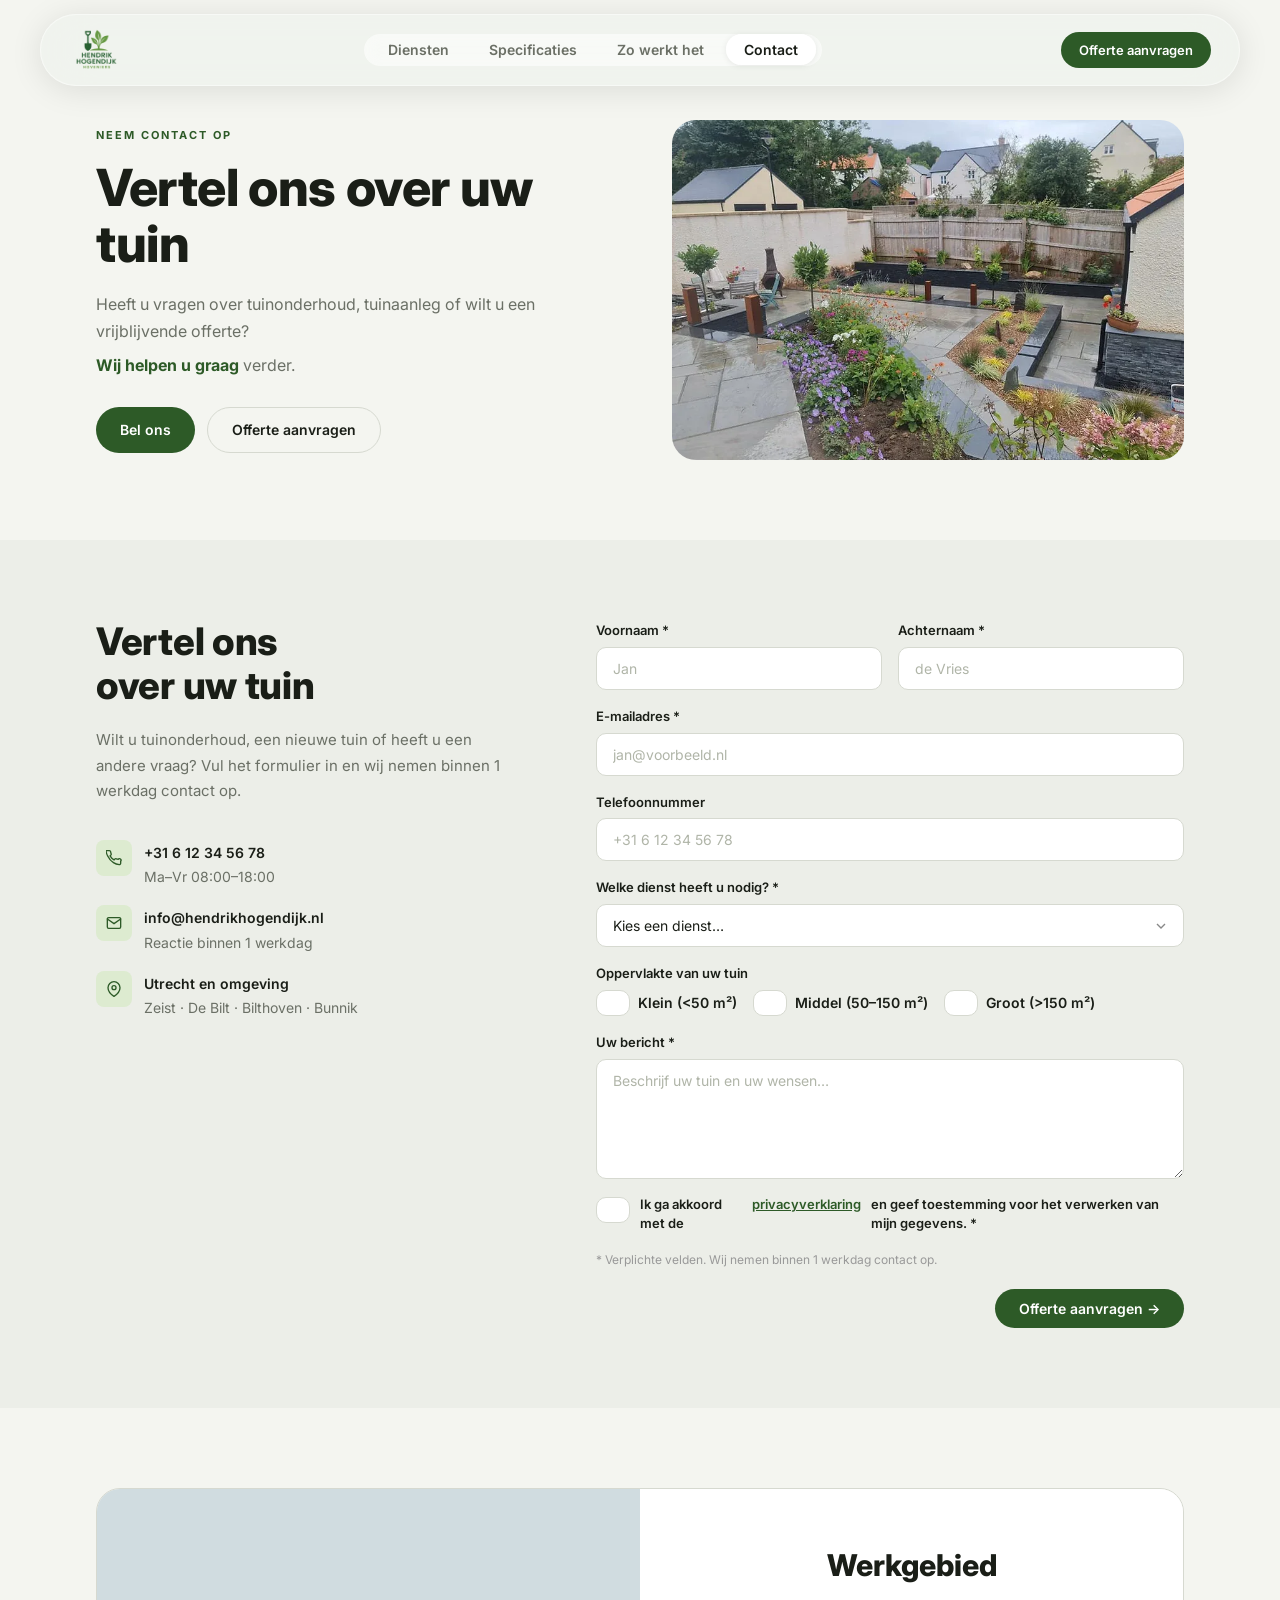
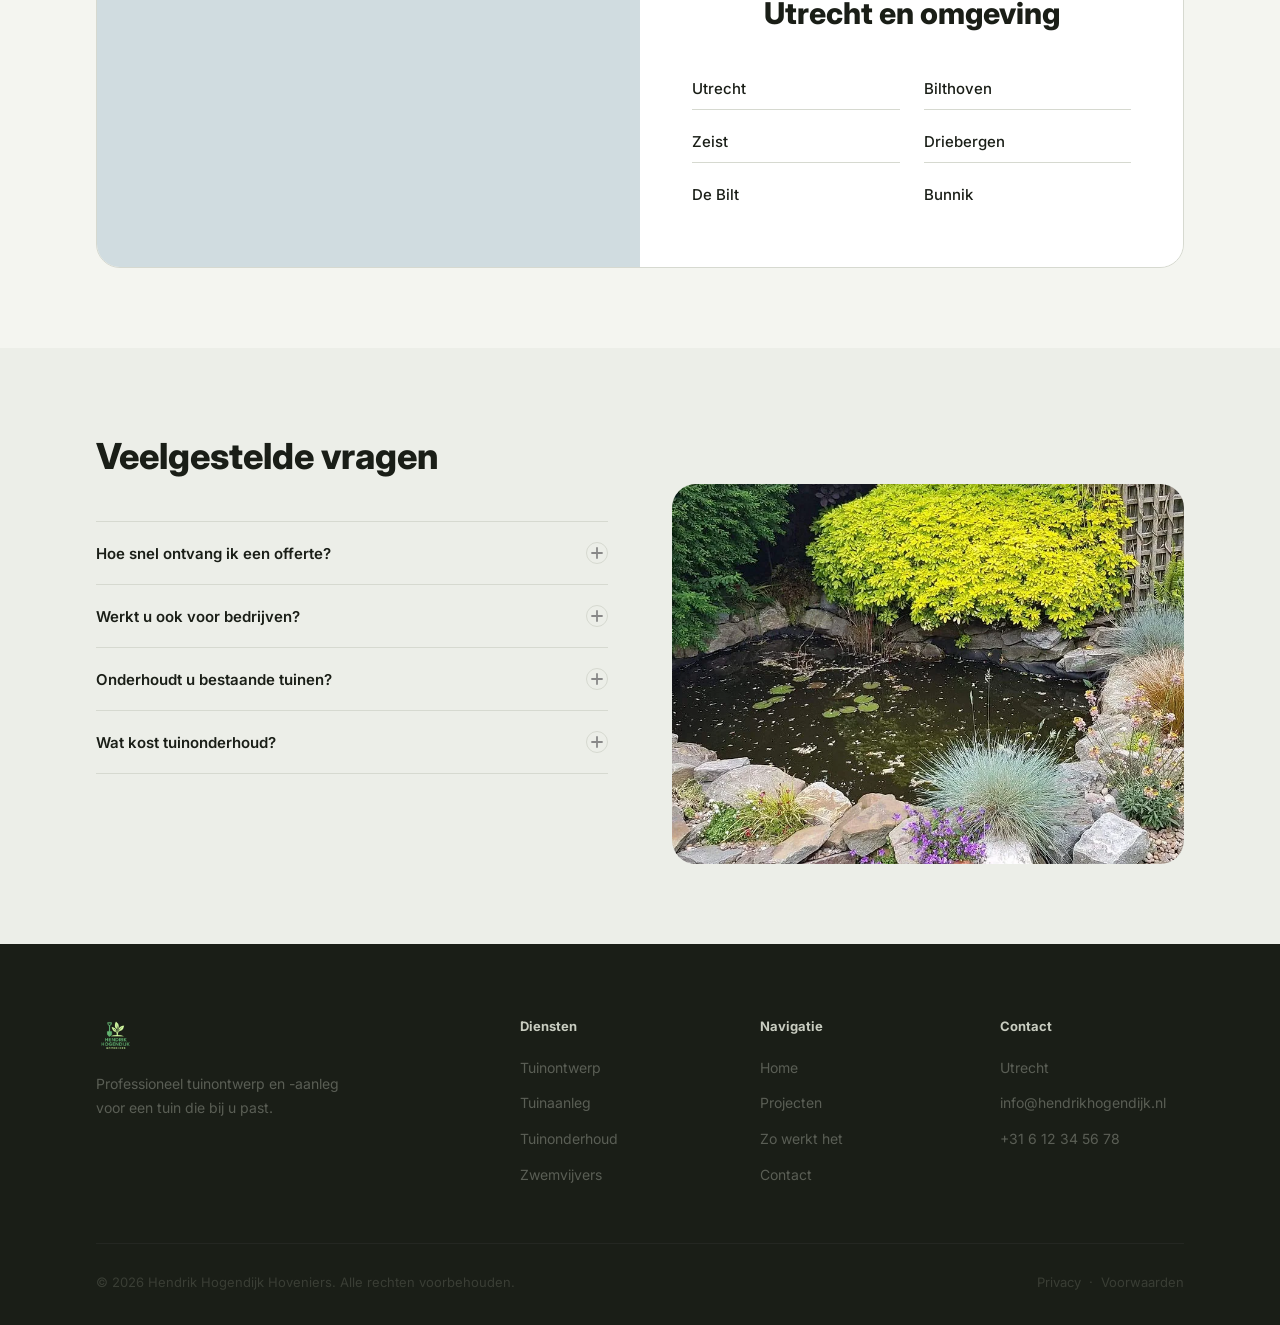
==== contact.html @ 60f33a9e "prototip" ====
<!DOCTYPE html>
<html lang="nl">
<head>
  <meta charset="UTF-8" />
  <meta name="viewport" content="width=device-width, initial-scale=1.0" />
  <title>Contact – Hendrik Hogendijk Hoveniers</title>
  <link rel="preconnect" href="https://fonts.googleapis.com" />
  <link rel="preconnect" href="https://fonts.gstatic.com" crossorigin />
  <link href="https://fonts.googleapis.com/css2?family=Inter:wght@400;500;600;700;800&display=swap" rel="stylesheet" />
  <link rel="stylesheet" href="style.css" />
  <style>
    /* ── CONTACT HERO ── */
    .contact-hero { padding: 120px 0 80px; background: var(--bg); }
    .contact-hero-inner {
      display: grid; grid-template-columns: 1fr 1fr;
      gap: 64px; align-items: center;
    }
    .contact-hero-text .overline {
      font-size: 11px; font-weight: 700; letter-spacing: 2px;
      text-transform: uppercase; color: var(--accent); display: block; margin-bottom: 14px;
    }
    .contact-hero-text h1 {
      font-size: clamp(32px, 4vw, 52px); font-weight: 800;
      line-height: 1.1; letter-spacing: -.4px; margin-bottom: 20px;
    }
    .contact-hero-text p {
      font-size: 16px; color: var(--muted); line-height: 1.65; margin-bottom: 8px;
    }
    .contact-hero-text .highlight { color: var(--accent); font-weight: 700; }
    .contact-hero-actions { display: flex; gap: 12px; margin-top: 28px; flex-wrap: wrap; }
    .contact-hero-photo { border-radius: 24px; overflow: hidden; height: 340px; }
    .contact-hero-photo img { width: 100%; height: 100%; object-fit: cover; }

    /* ── FORM SECTION ── */
    .contact-form-sec { background: #eceee8; padding: 80px 0; }
    .contact-form-inner {
      display: grid; grid-template-columns: 1fr 1.4fr;
      gap: 80px; align-items: start;
    }
    .contact-form-info h2 {
      font-size: clamp(26px, 3vw, 38px); font-weight: 800;
      line-height: 1.15; letter-spacing: -.3px; margin-bottom: 20px;
    }
    .contact-form-info p { font-size: 15px; color: var(--muted); line-height: 1.7; }
    .contact-form-info .info-items { margin-top: 36px; display: flex; flex-direction: column; gap: 16px; }
    .info-item { display: flex; gap: 12px; align-items: flex-start; }
    .info-item .icon-box {
      width: 36px; height: 36px; border-radius: 8px; background: #ddebd0;
      display: flex; align-items: center; justify-content: center; flex-shrink: 0;
    }
    .info-item .icon-box svg { width: 16px; height: 16px; }
    .info-item div p { font-size: 14px; color: var(--muted); margin: 0; }
    .info-item div strong { font-size: 14px; font-weight: 600; color: var(--text); }

    /* Form */
    .form-grid { display: grid; grid-template-columns: 1fr 1fr; gap: 16px; }
    .fg { display: flex; flex-direction: column; gap: 6px; }
    .fg.full { grid-column: 1 / -1; }
    .fg label { font-size: 13px; font-weight: 600; color: var(--text); }
    .fg input, .fg select, .fg textarea {
      width: 100%; padding: 12px 16px;
      border: 1.5px solid var(--divider); border-radius: 10px;
      background: #fff; font-size: 14px; font-family: var(--font);
      color: var(--text); transition: border-color .2s, box-shadow .2s;
      outline: none; appearance: none;
    }
    .fg input::placeholder, .fg textarea::placeholder { color: #b0b5a8; }
    .fg input:focus, .fg select:focus, .fg textarea:focus {
      border-color: var(--accent); box-shadow: 0 0 0 3px rgba(45,90,39,.12);
    }
    .fg textarea { resize: vertical; min-height: 120px; }
    .fg select {
      background-image: url("data:image/svg+xml,%3Csvg xmlns='http://www.w3.org/2000/svg' width='16' height='16' viewBox='0 0 24 24' fill='none' stroke='%23888' stroke-width='2'%3E%3Cpath d='M6 9l6 6 6-6'/%3E%3C/svg%3E");
      background-repeat: no-repeat; background-position: right 14px center; padding-right: 40px;
    }
    .radio-group { display: flex; gap: 16px; flex-wrap: wrap; }
    .radio-opt { display: flex; align-items: center; gap: 8px; cursor: pointer; }
    .radio-opt input[type="radio"] { width: 16px; height: 16px; accent-color: var(--accent); cursor: pointer; }
    .radio-opt span { font-size: 14px; color: var(--text); }
    .check-label {
      display: flex; align-items: flex-start; gap: 10px;
      cursor: pointer; font-size: 13px; color: var(--muted); line-height: 1.5;
    }
    .check-label input { width: 16px; height: 16px; margin-top: 2px; accent-color: var(--accent); flex-shrink: 0; }
    .check-label a { color: var(--accent); text-decoration: underline; }
    .form-note { font-size: 12px; color: #999; grid-column: 1/-1; }
    .form-submit-row { grid-column: 1/-1; display: flex; justify-content: flex-end; margin-top: 4px; }
    .form-success {
      display: none; background: #ddebd0; border: 1.5px solid var(--accent);
      border-radius: 12px; padding: 18px 24px; font-size: 15px;
      color: var(--accent); font-weight: 600; grid-column: 1/-1; text-align: center;
    }
    .form-success.show { display: block; }

    /* ── WERKGEBIED ── */
    .werkgebied { padding: 80px 0; background: var(--bg); }
    .werkgebied-card {
      display: grid; grid-template-columns: 1fr 1fr;
      border-radius: 24px; overflow: hidden; border: 1px solid var(--divider);
    }
    .werkgebied-map { min-height: 340px; background: #d0dce0; position: relative; }
    .werkgebied-map iframe { width: 100%; height: 100%; min-height: 340px; border: none; display: block; }
    .werkgebied-info { padding: 52px; background: #fff; display: flex; flex-direction: column; justify-content: center; }
    .werkgebied-info h2 { font-size: clamp(22px, 2.5vw, 30px); font-weight: 800; text-align: center; margin-bottom: 32px; }
    .steden { display: grid; grid-template-columns: 1fr 1fr; gap: 12px 24px; }
    .steden span {
      font-size: 15px; color: var(--text); padding: 8px 0;
      border-bottom: 1px solid var(--divider); font-weight: 500;
    }
    .steden span:nth-last-child(-n+2) { border-bottom: none; }

    /* ── FAQ ── */
    .faq { background: #eceee8; padding: 80px 0; }
    .faq-inner { display: grid; grid-template-columns: 1fr 1fr; gap: 64px; align-items: start; }
    .faq-left h2 { font-size: clamp(24px, 2.8vw, 36px); font-weight: 800; margin-bottom: 36px; }
    .accordion { border-top: 1px solid var(--divider); }
    .acc-item { border-bottom: 1px solid var(--divider); }
    .acc-trigger {
      width: 100%; background: none; border: none; padding: 20px 0;
      display: flex; justify-content: space-between; align-items: center;
      font-size: 15px; font-weight: 600; color: var(--text);
      cursor: pointer; text-align: left; font-family: var(--font); gap: 16px;
    }
    .acc-trigger:hover { color: var(--accent); }
    .acc-icon {
      width: 22px; height: 22px; flex-shrink: 0;
      border: 1.5px solid var(--divider); border-radius: 50%;
      display: flex; align-items: center; justify-content: center;
      transition: transform .3s, background .2s;
    }
    .acc-icon svg { width: 12px; height: 12px; transition: transform .3s; }
    .acc-item.open .acc-icon { background: var(--accent); border-color: var(--accent); }
    .acc-item.open .acc-icon svg { transform: rotate(45deg); }
    .acc-item.open .acc-icon svg path { stroke: #fff; }
    .acc-body { max-height: 0; overflow: hidden; transition: max-height .35s ease; }
    .acc-body-inner { padding: 0 0 20px; font-size: 14px; color: var(--muted); line-height: 1.7; }
    .acc-item.open .acc-body { max-height: 300px; }
    .faq-photo { border-radius: 24px; overflow: hidden; height: 380px; margin-top: 56px; }
    .faq-photo img { width: 100%; height: 100%; object-fit: cover; }

    /* RESPONSIVE */
    @media (max-width: 960px) {
      .contact-hero-inner, .contact-form-inner, .werkgebied-card, .faq-inner { grid-template-columns: 1fr; }
      .contact-hero { padding: 110px 0 60px; }
      .contact-hero-photo { height: 240px; }
      .werkgebied-map { min-height: 240px; }
      .faq-photo { margin-top: 0; height: 240px; }
    }
    @media (max-width: 560px) {
      .form-grid { grid-template-columns: 1fr; }
      .fg.full { grid-column: 1; }
      .form-submit-row, .form-note, .form-success { grid-column: 1; }
      .steden { grid-template-columns: 1fr; }
      .steden span { border-bottom: 1px solid var(--divider) !important; }
    }
  </style>
</head>
<body>

  <!-- NAV -->
  <nav>
    <div class="nav-inner">
      <a class="nav-logo" href="index.html">
        <img src="assets/fotos/logo.png" alt="Hendrik Hogendijk Hoveniers" />
      </a>
      <ul class="nav-links">
        <li><a href="index.html#benefits">Diensten</a></li>
        <li><a href="index.html#features">Specificaties</a></li>
        <li><a href="index.html#howitworks">Zo werkt het</a></li>
        <li><a href="contact.html" class="active">Contact</a></li>
      </ul>
      <div class="nav-cta">
        <a href="#form" class="btn btn-green btn-sm">Offerte aanvragen</a>
      </div>
    </div>
  </nav>

  <!-- CONTACT HERO -->
  <section class="contact-hero">
    <div class="container">
      <div class="contact-hero-inner">
        <div class="contact-hero-text">
          <span class="overline">Neem contact op</span>
          <h1>Vertel ons over uw tuin</h1>
          <p>Heeft u vragen over tuinonderhoud, tuinaanleg of wilt u een vrijblijvende offerte?</p>
          <p><span class="highlight">Wij helpen u graag</span> verder.</p>
          <div class="contact-hero-actions">
            <a href="tel:+31612345678" class="btn btn-green">Bel ons</a>
            <a href="#form" class="btn btn-outline">Offerte aanvragen</a>
          </div>
        </div>
        <div class="contact-hero-photo">
          <img src="assets/fotos/image1.png" alt="Mooie tuin" />
        </div>
      </div>
    </div>
  </section>

  <!-- FORM -->
  <section class="contact-form-sec" id="form">
    <div class="container">
      <div class="contact-form-inner">

        <div class="contact-form-info">
          <h2>Vertel ons<br>over uw tuin</h2>
          <p>Wilt u tuinonderhoud, een nieuwe tuin of heeft u een andere vraag? Vul het formulier in en wij nemen binnen 1 werkdag contact op.</p>
          <div class="info-items">
            <div class="info-item">
              <div class="icon-box">
                <svg viewBox="0 0 24 24" fill="none" stroke="#2d5a27" stroke-width="2" stroke-linecap="round">
                  <path d="M22 16.92v3a2 2 0 01-2.18 2 19.79 19.79 0 01-8.63-3.07A19.5 19.5 0 013.07 9.81a19.79 19.79 0 01-3.07-8.72A2 2 0 012 1h3a2 2 0 012 1.72 12.84 12.84 0 00.7 2.81 2 2 0 01-.45 2.11L6.09 8.91a16 16 0 006 6l1.27-1.27a2 2 0 012.11-.45 12.84 12.84 0 002.81.7A2 2 0 0122 16.92z"/>
                </svg>
              </div>
              <div><strong>+31 6 12 34 56 78</strong><p>Ma–Vr 08:00–18:00</p></div>
            </div>
            <div class="info-item">
              <div class="icon-box">
                <svg viewBox="0 0 24 24" fill="none" stroke="#2d5a27" stroke-width="2" stroke-linecap="round">
                  <path d="M4 4h16c1.1 0 2 .9 2 2v12c0 1.1-.9 2-2 2H4c-1.1 0-2-.9-2-2V6c0-1.1.9-2 2-2z"/><polyline points="22,6 12,13 2,6"/>
                </svg>
              </div>
              <div><strong>info@hendrikhogendijk.nl</strong><p>Reactie binnen 1 werkdag</p></div>
            </div>
            <div class="info-item">
              <div class="icon-box">
                <svg viewBox="0 0 24 24" fill="none" stroke="#2d5a27" stroke-width="2" stroke-linecap="round">
                  <path d="M21 10c0 7-9 13-9 13s-9-6-9-13a9 9 0 0118 0z"/><circle cx="12" cy="10" r="3"/>
                </svg>
              </div>
              <div><strong>Utrecht en omgeving</strong><p>Zeist · De Bilt · Bilthoven · Bunnik</p></div>
            </div>
          </div>
        </div>

        <form id="contactForm" novalidate>
          <div class="form-grid">
            <div class="fg">
              <label for="voornaam">Voornaam *</label>
              <input type="text" id="voornaam" name="voornaam" placeholder="Jan" required />
            </div>
            <div class="fg">
              <label for="achternaam">Achternaam *</label>
              <input type="text" id="achternaam" name="achternaam" placeholder="de Vries" required />
            </div>
            <div class="fg full">
              <label for="email">E-mailadres *</label>
              <input type="email" id="email" name="email" placeholder="jan@voorbeeld.nl" required />
            </div>
            <div class="fg full">
              <label for="telefoon">Telefoonnummer</label>
              <input type="tel" id="telefoon" name="telefoon" placeholder="+31 6 12 34 56 78" />
            </div>
            <div class="fg full">
              <label for="dienst">Welke dienst heeft u nodig? *</label>
              <select id="dienst" name="dienst" required>
                <option value="" disabled selected>Kies een dienst…</option>
                <option value="ontwerp">Tuinontwerp</option>
                <option value="aanleg">Tuinaanleg</option>
                <option value="onderhoud">Tuinonderhoud</option>
                <option value="vijver">Zwemvijver</option>
                <option value="anders">Anders</option>
              </select>
            </div>
            <div class="fg full">
              <label>Oppervlakte van uw tuin</label>
              <div class="radio-group">
                <label class="radio-opt"><input type="radio" name="opp" value="klein" /><span>Klein (&lt;50 m²)</span></label>
                <label class="radio-opt"><input type="radio" name="opp" value="middel" /><span>Middel (50–150 m²)</span></label>
                <label class="radio-opt"><input type="radio" name="opp" value="groot" /><span>Groot (&gt;150 m²)</span></label>
              </div>
            </div>
            <div class="fg full">
              <label for="bericht">Uw bericht *</label>
              <textarea id="bericht" name="bericht" placeholder="Beschrijf uw tuin en uw wensen…" required></textarea>
            </div>
            <div class="fg full">
              <label class="check-label">
                <input type="checkbox" id="privacy" name="privacy" required />
                Ik ga akkoord met de <a href="#">privacyverklaring</a> en geef toestemming voor het verwerken van mijn gegevens. *
              </label>
            </div>
            <p class="form-note">* Verplichte velden. Wij nemen binnen 1 werkdag contact op.</p>
            <div class="form-success" id="formSuccess">✓ Bedankt! Uw bericht is verzonden. We nemen snel contact op.</div>
            <div class="form-submit-row">
              <button type="submit" class="btn btn-green">Offerte aanvragen →</button>
            </div>
          </div>
        </form>

      </div>
    </div>
  </section>

  <!-- WERKGEBIED -->
  <section class="werkgebied">
    <div class="container">
      <div class="werkgebied-card">
        <div class="werkgebied-map">
          <iframe
            src="https://www.google.com/maps/embed?pb=!1m18!1m12!1m3!1d78946.28!2d5.0919!3d52.0907!2m3!1f0!2f0!3f0!3m2!1i1024!2i768!4f13.1!3m3!1m2!1s0x47c66f4339d32d37%3A0xd6c8fc4c19af4ae9!2sUtrecht!5e0!3m2!1snl!2snl!4v1234567890"
            allowfullscreen="" loading="lazy"
            referrerpolicy="no-referrer-when-downgrade"
            title="Werkgebied Utrecht en omgeving">
          </iframe>
        </div>
        <div class="werkgebied-info">
          <h2>Werkgebied<br>Utrecht en omgeving</h2>
          <div class="steden">
            <span>Utrecht</span>
            <span>Bilthoven</span>
            <span>Zeist</span>
            <span>Driebergen</span>
            <span>De Bilt</span>
            <span>Bunnik</span>
          </div>
        </div>
      </div>
    </div>
  </section>

  <!-- FAQ -->
  <section class="faq">
    <div class="container">
      <div class="faq-inner">
        <div class="faq-left">
          <h2>Veelgestelde vragen</h2>
          <div class="accordion" id="faqAcc">

            <div class="acc-item">
              <button class="acc-trigger">Hoe snel ontvang ik een offerte?
                <span class="acc-icon"><svg viewBox="0 0 12 12" fill="none"><path d="M6 1v10M1 6h10" stroke="#888" stroke-width="1.8" stroke-linecap="round"/></svg></span>
              </button>
              <div class="acc-body"><div class="acc-body-inner">Na het invullen van het contactformulier nemen wij binnen 1 werkdag contact met u op. De offerte ontvangt u meestal binnen 3 werkdagen na een tuin-inspectie.</div></div>
            </div>

            <div class="acc-item">
              <button class="acc-trigger">Werkt u ook voor bedrijven?
                <span class="acc-icon"><svg viewBox="0 0 12 12" fill="none"><path d="M6 1v10M1 6h10" stroke="#888" stroke-width="1.8" stroke-linecap="round"/></svg></span>
              </button>
              <div class="acc-body"><div class="acc-body-inner">Ja, wij werken zowel voor particulieren als voor bedrijven. Of het nu gaat om een kantoorterrein of een ander commercieel object – wij denken graag met u mee.</div></div>
            </div>

            <div class="acc-item">
              <button class="acc-trigger">Onderhoudt u bestaande tuinen?
                <span class="acc-icon"><svg viewBox="0 0 12 12" fill="none"><path d="M6 1v10M1 6h10" stroke="#888" stroke-width="1.8" stroke-linecap="round"/></svg></span>
              </button>
              <div class="acc-body"><div class="acc-body-inner">Absoluut. Wij bieden onderhoudscontracten aan voor zowel tuinen die wij zelf hebben aangelegd als voor bestaande tuinen.</div></div>
            </div>

            <div class="acc-item">
              <button class="acc-trigger">Wat kost tuinonderhoud?
                <span class="acc-icon"><svg viewBox="0 0 12 12" fill="none"><path d="M6 1v10M1 6h10" stroke="#888" stroke-width="1.8" stroke-linecap="round"/></svg></span>
              </button>
              <div class="acc-body"><div class="acc-body-inner">De kosten zijn afhankelijk van de grootte en frequentie. Een gemiddelde onderhoudsbeurt begint vanaf €75. Vraag een vrijblijvende offerte aan voor een exacte prijs.</div></div>
            </div>

          </div>
        </div>
        <div class="faq-photo">
          <img src="assets/fotos/image2.png" alt="Tuin" />
        </div>
      </div>
    </div>
  </section>

  <!-- FOOTER -->
  <footer>
    <div class="container">
      <div class="footer-top">
        <div class="footer-logo">
          <img src="assets/fotos/logo.png" alt="Hendrik Hogendijk Hoveniers" />
          <p>Professioneel tuinontwerp en -aanleg voor een tuin die bij u past.</p>
        </div>
        <div class="footer-col">
          <h4>Diensten</h4>
          <ul>
            <li><a href="index.html#benefits">Tuinontwerp</a></li>
            <li><a href="index.html#benefits">Tuinaanleg</a></li>
            <li><a href="index.html#benefits">Tuinonderhoud</a></li>
            <li><a href="index.html#benefits">Zwemvijvers</a></li>
          </ul>
        </div>
        <div class="footer-col">
          <h4>Navigatie</h4>
          <ul>
            <li><a href="index.html">Home</a></li>
            <li><a href="index.html#features">Projecten</a></li>
            <li><a href="index.html#howitworks">Zo werkt het</a></li>
            <li><a href="contact.html">Contact</a></li>
          </ul>
        </div>
        <div class="footer-col">
          <h4>Contact</h4>
          <ul>
            <li><a href="#">Utrecht</a></li>
            <li><a href="mailto:info@hendrikhogendijk.nl">info@hendrikhogendijk.nl</a></li>
            <li><a href="tel:+31612345678">+31 6 12 34 56 78</a></li>
          </ul>
        </div>
      </div>
      <div class="footer-bottom">
        <span>© 2026 Hendrik Hogendijk Hoveniers. Alle rechten voorbehouden.</span>
        <span>Privacy &nbsp;·&nbsp; Voorwaarden</span>
      </div>
    </div>
  </footer>

  <script>
    // FAQ Accordion
    document.querySelectorAll('.acc-trigger').forEach(btn => {
      btn.addEventListener('click', () => {
        const item = btn.closest('.acc-item');
        const isOpen = item.classList.contains('open');
        document.querySelectorAll('.acc-item.open').forEach(el => el.classList.remove('open'));
        if (!isOpen) item.classList.add('open');
      });
    });

    // Form
    const form = document.getElementById('contactForm');
    const successMsg = document.getElementById('formSuccess');
    form.addEventListener('submit', function(e) {
      e.preventDefault();
      const required = form.querySelectorAll('[required]');
      let valid = true;
      required.forEach(field => {
        field.style.borderColor = '';
        if (field.type === 'checkbox') {
          if (!field.checked) valid = false;
        } else if (!field.value.trim()) {
          valid = false;
          field.style.borderColor = '#c0392b';
        }
      });
      if (!valid) return;
      const btn = form.querySelector('[type="submit"]');
      btn.textContent = 'Versturen…'; btn.disabled = true;
      setTimeout(() => {
        successMsg.classList.add('show');
        form.reset();
        btn.textContent = 'Offerte aanvragen →'; btn.disabled = false;
        successMsg.scrollIntoView({ behavior: 'smooth', block: 'center' });
      }, 1000);
    });
    form.querySelectorAll('input, textarea, select').forEach(el => {
      el.addEventListener('input', () => { el.style.borderColor = ''; });
    });
  </script>

</body>
</html>
---- style.css ----
*,
*::before,
*::after {
    box-sizing: border-box;
    margin: 0;
    padding: 0;
}

:root {
    --accent: #2d5a27;
    --accent-light: #4a7c59;
    --bg: #f4f5f0;
    --bg-white: #ffffff;
    --dark: #1a1e17;
    --text: #1a1e17;
    --muted: #6b7066;
    --divider: #d6d9d0;
    --max-w: 1200px;
    --font: 'Inter', 'Helvetica Neue', Arial, sans-serif;
}

html {
    scroll-behavior: smooth;
}

body {
    font-family: var(--font);
    background: var(--bg);
    color: var(--text);
    line-height: 1.6;
}

img {
    display: block;
    width: 100%;
    object-fit: cover;
}

a {
    text-decoration: none;
    color: inherit;
}

ul {
    list-style: none;
}

.container {
    max-width: var(--max-w);
    margin: 0 auto;
    padding: 0 56px;
}

.btn {
    display: inline-flex;
    align-items: center;
    gap: 6px;
    padding: 11px 24px;
    border-radius: 999px;
    font-size: 14px;
    font-weight: 600;
    cursor: pointer;
    transition: opacity .2s, transform .15s;
    border: none;
    font-family: var(--font);
}

.btn:hover {
    opacity: .85;
    transform: translateY(-1px);
}

.btn-green {
    background: var(--accent);
    color: #fff;
}

.btn-outline {
    background: transparent;
    color: var(--text);
    border: 1.5px solid var(--divider);
}

.btn-sm {
    padding: 8px 18px;
    font-size: 13px;
}

/* ── NAV ── */
nav {
    position: fixed;
    top: 0;
    left: 0;
    right: 0;
    z-index: 200;
    padding: 14px 40px;
    background: transparent;
}

.nav-inner {
    display: flex;
    align-items: center;
    justify-content: space-between;
    height: 72px;
    max-width: var(--max-w);
    margin: 0 auto;
    padding: 0 28px;
    background: rgba(240, 243, 237, .82);
    backdrop-filter: blur(24px);
    -webkit-backdrop-filter: blur(24px);
    border-radius: 999px;
    border: 1px solid rgba(255, 255, 255, .45);
    box-shadow: 0 4px 32px rgba(0, 0, 0, .10);
}

.nav-logo img {
    height: 56px;
    width: auto;
    display: block;
}

.nav-links {
    display: flex;
    gap: 4px;
    font-size: 14px;
    font-weight: 600;
    background: rgba(255, 255, 255, .55);
    border-radius: 999px;
    padding: 5px 6px;
    backdrop-filter: blur(8px);
}

.nav-links a {
    color: var(--muted);
    padding: 7px 18px;
    border-radius: 999px;
    transition: background .2s, color .2s;
}

.nav-links a:hover {
    color: var(--text);
    background: rgba(255, 255, 255, .7);
}

.nav-links a.active {
    color: var(--text);
    background: #fff;
    box-shadow: 0 1px 6px rgba(0, 0, 0, .08);
}

.nav-cta {
    display: flex;
    gap: 10px;
    align-items: center;
}

/* ── HERO ── */
header {
    padding-top: 0;
    background: var(--bg);
}

.hero {
    display: grid;
    grid-template-columns: 55% 45%;
    min-height: 720px;
    max-height: 820px;
    overflow: hidden;
}

.hero-text {
    display: flex;
    flex-direction: column;
    justify-content: center;
    gap: 28px;
    padding: 120px 60px 80px 56px;
}

.hero-tag {
    display: inline-flex;
    align-items: center;
    gap: 8px;
    background: #ddebd0;
    color: var(--accent);
    font-size: 11px;
    font-weight: 700;
    letter-spacing: 1px;
    text-transform: uppercase;
    padding: 5px 14px;
    border-radius: 999px;
    width: fit-content;
}

.hero-text h1 {
    font-size: clamp(36px, 4.6vw, 60px);
    font-weight: 800;
    line-height: 1.08;
    letter-spacing: -.5px;
}

.hero-text>p {
    font-size: 16px;
    color: var(--muted);
    max-width: 400px;
    line-height: 1.65;
}

.hero-actions {
    display: flex;
    gap: 12px;
    flex-wrap: wrap;
}

.hero-img {
    position: relative;
    overflow: hidden;
    border-radius: 0 0 0 48px;
}

.hero-img img {
    width: 100%;
    height: 100%;
    object-fit: cover;
    object-position: 50% 20%;
}

/* ── LOGO CLOUD ── */
.logo-cloud {
    background: var(--dark);
    padding: 32px 0;
}

.logo-cloud-inner {
    display: flex;
    align-items: center;
    justify-content: center;
    gap: 0;
    max-width: var(--max-w);
    margin: 0 auto;
    padding: 0 56px;
}

.logo-cloud-label {
    font-size: 11px;
    font-weight: 700;
    letter-spacing: 1.5px;
    text-transform: uppercase;
    color: #4a4e45;
    white-space: nowrap;
    flex-shrink: 0;
    margin-right: 48px;
}

.logo-cloud-items {
    display: flex;
    align-items: center;
    gap: 40px;
    flex-wrap: wrap;
}

.logo-cloud-item {
    display: flex;
    flex-direction: column;
    align-items: center;
    gap: 6px;
    opacity: .6;
    transition: opacity .2s;
}

.logo-cloud-item:hover {
    opacity: 1;
}

.logo-cloud-item img {
    height: 44px;
    width: auto;
    display: block;
    filter: grayscale(1) brightness(2);
}

.logo-cloud-item span {
    font-size: 10px;
    color: #5a5e55;
    font-weight: 600;
    letter-spacing: .8px;
    text-transform: uppercase;
}

.logo-cloud-sep {
    width: 1px;
    height: 36px;
    background: #2a2e27;
    flex-shrink: 0;
    margin: 0 40px;
}

/* ── BENEFITS ── */
.benefits {
    padding: 96px 0;
    background: var(--bg);
}

.benefits-head {
    margin-bottom: 56px;
}

.benefits-head .overline {
    font-size: 11px;
    font-weight: 700;
    letter-spacing: 2px;
    text-transform: uppercase;
    color: var(--accent);
    margin-bottom: 12px;
    display: block;
}

.benefits-head h2 {
    font-size: clamp(28px, 3vw, 40px);
    font-weight: 800;
    line-height: 1.15;
    letter-spacing: -.3px;
}

.benefits-head p {
    font-size: 15px;
    color: var(--muted);
    max-width: 500px;
    margin-top: 12px;
    line-height: 1.65;
}

.benefits-grid {
    display: grid;
    grid-template-columns: repeat(4, 1fr);
    gap: 20px;
}

.benefit-card {
    background: #fff;
    border-radius: 20px;
    overflow: hidden;
    border: 1px solid var(--divider);
    transition: transform .2s, box-shadow .2s;
}

.benefit-card:hover {
    transform: translateY(-4px);
    box-shadow: 0 12px 32px rgba(0, 0, 0, .09);
}

.benefit-card-img {
    height: 180px;
    overflow: hidden;
    background: #eef4e8;
    display: flex;
    align-items: center;
    justify-content: center;
    padding: 24px;
}

.benefit-card-img img {
    width: 100%;
    height: 100%;
    object-fit: contain;
}

.benefit-card-body {
    padding: 20px 20px 24px;
}

.benefit-card h3 {
    font-size: 16px;
    font-weight: 700;
    margin-bottom: 8px;
}

.benefit-card p {
    font-size: 14px;
    color: var(--muted);
    line-height: 1.6;
}

/* ── FULL IMAGE ── */
.full-img {
    width: 100%;
    height: 440px;
    overflow: hidden;
}

.full-img img {
    height: 100%;
    object-fit: cover;
}

/* ── FEATURES ── */
.features {
    padding: 96px 0;
    background: var(--bg-white);
}

.feature-block {
    display: grid;
    grid-template-columns: 1fr 1fr;
    gap: 80px;
    align-items: center;
}

.feature-block+.feature-block {
    margin-top: 96px;
}

.feature-block.rev {
    direction: rtl;
}

.feature-block.rev>* {
    direction: ltr;
}

.feature-copy {
    display: flex;
    flex-direction: column;
    gap: 20px;
}

.feature-copy .overline {
    font-size: 11px;
    font-weight: 700;
    letter-spacing: 2px;
    text-transform: uppercase;
    color: var(--accent);
    display: block;
}

.feature-copy h2 {
    font-size: clamp(26px, 2.8vw, 36px);
    font-weight: 800;
    line-height: 1.15;
    letter-spacing: -.3px;
}

.feature-copy p {
    font-size: 15px;
    color: var(--muted);
    line-height: 1.7;
}

.feature-photo {
    border-radius: 24px;
    overflow: hidden;
    height: 400px;
}

.feature-photo img {
    height: 100%;
}

/* ── TESTIMONIAL ── */
.testimonial {
    background: var(--dark);
    color: #fff;
    padding: 96px 0;
}

.testimonial-inner {
    display: grid;
    grid-template-columns: 1fr 1fr;
    gap: 80px;
    align-items: center;
}

.testimonial-copy {
    display: flex;
    flex-direction: column;
    gap: 24px;
}

.stars {
    font-size: 20px;
    color: #7aad60;
    letter-spacing: 3px;
}

.testimonial-copy blockquote {
    font-size: clamp(20px, 2.4vw, 28px);
    font-weight: 700;
    line-height: 1.35;
    color: #fff;
}

.testimonial-copy p {
    font-size: 15px;
    color: #7a7e75;
    line-height: 1.7;
}

.reviewer {
    font-size: 13px;
    color: #5a5e55;
    font-weight: 600;
    margin-top: -8px;
}

.testimonial-photo {
    border-radius: 24px;
    overflow: hidden;
    height: 420px;
}

.testimonial-photo img {
    height: 100%;
    object-position: center;
}

/* ── HOW IT WORKS ── */
.howitworks {
    padding: 96px 0;
    background: var(--bg);
}

.hiw-head {
    display: flex;
    justify-content: space-between;
    align-items: flex-end;
    margin-bottom: 64px;
}

.hiw-head h2 {
    font-size: clamp(28px, 3vw, 40px);
    font-weight: 800;
    letter-spacing: -.3px;
}

.steps {
    display: grid;
    grid-template-columns: repeat(3, 1fr);
}

.step {
    padding-right: 48px;
    border-right: 1px solid var(--divider);
}

.step:last-child {
    border-right: none;
    padding-right: 0;
}

.step+.step {
    padding-left: 48px;
}

.step-num {
    font-size: 60px;
    font-weight: 800;
    color: var(--divider);
    line-height: 1;
    margin-bottom: 20px;
    letter-spacing: -2px;
}

.step h3 {
    font-size: 17px;
    font-weight: 700;
    margin-bottom: 12px;
}

.step p {
    font-size: 14px;
    color: var(--muted);
    line-height: 1.65;
}

/* ── AERIAL ── */
.aerial {
    width: 100%;
    height: 500px;
    overflow: hidden;
}

.aerial img {
    height: 100%;
    object-fit: cover;
}

/* ── CTA ── */
.cta {
    background: var(--bg-white);
    padding: 96px 0;
    text-align: center;
}

.cta h2 {
    font-size: clamp(32px, 3.8vw, 52px);
    font-weight: 800;
    line-height: 1.1;
    letter-spacing: -.4px;
    max-width: 580px;
    margin: 0 auto 16px;
}

.cta p {
    font-size: 16px;
    color: var(--muted);
    max-width: 380px;
    margin: 0 auto 36px;
}

/* ── FOOTER ── */
footer {
    background: var(--dark);
    color: #6a6e65;
    padding: 72px 0 32px;
}

.footer-top {
    display: grid;
    grid-template-columns: 2fr 1fr 1fr 1fr;
    gap: 56px;
    margin-bottom: 56px;
}

.footer-logo img {
    height: 40px;
    width: auto;
    margin-bottom: 16px;
    filter: brightness(2) grayscale(.3);
}

.footer-logo p {
    font-size: 14px;
    line-height: 1.7;
    color: #5a5e55;
    max-width: 260px;
}

.footer-col h4 {
    font-size: 13px;
    font-weight: 700;
    color: #c8ccc0;
    margin-bottom: 18px;
}

.footer-col li+li {
    margin-top: 10px;
}

.footer-col a {
    font-size: 14px;
    color: #5a5e55;
    transition: color .2s;
}

.footer-col a:hover {
    color: #fff;
}

.footer-bottom {
    border-top: 1px solid #242722;
    padding-top: 28px;
    display: flex;
    justify-content: space-between;
    align-items: center;
    font-size: 13px;
    color: #3a3e35;
}

/* ── RESPONSIVE ── */
@media (max-width: 960px) {
    .container {
        padding: 0 28px;
    }

    nav {
        padding: 10px 16px;
    }

    .nav-inner {
        padding: 0 16px;
        height: 60px;
    }

    .logo-cloud-inner {
        padding: 0 28px;
        flex-wrap: wrap;
        gap: 24px;
    }

    .logo-cloud-label {
        margin-right: 0;
        width: 100%;
        text-align: center;
    }

    .logo-cloud-sep {
        display: none;
    }

    .nav-links {
        display: none;
        
    }

    .hero {
        grid-template-columns: 1fr;
        max-height: none;
    }

    .hero-img {
        height: 300px;
        border-radius: 0;
    }

    .hero-text {
        padding: 48px 28px;
    }

    .benefits-grid {
        grid-template-columns: 1fr 1fr;
    }

    .benefit-card {
        border-right: none;
        border-bottom: 1px solid var(--divider);
        padding: 0 0 28px 0 !important;
        margin-bottom: 28px;
    }

    .benefit-card:last-child {
        border-bottom: none;
        margin-bottom: 0;
    }

    .feature-block,
    .feature-block.rev,
    .testimonial-inner {
        grid-template-columns: 1fr;
        direction: ltr;
        gap: 32px;
    }

    .feature-photo,
    .testimonial-photo {
        height: 260px;
    }

    .steps {
        grid-template-columns: 1fr;
    }

    .step {
        border-right: none;
        border-bottom: 1px solid var(--divider);
        padding: 0 0 32px !important;
    }

    .step:last-child {
        border-bottom: none;
    }

    .step+.step {
        padding-top: 32px;
    }

    .footer-top {
        grid-template-columns: 1fr 1fr;
    }
}

@media (max-width: 560px) {
    .benefits-grid {
        grid-template-columns: 1fr;
    }

    .footer-top {
        grid-template-columns: 1fr;
    }

    .footer-bottom {
        flex-direction: column;
        gap: 8px;
    }

    .hiw-head {
        flex-direction: column;
        align-items: flex-start;
        gap: 16px;
    }
}
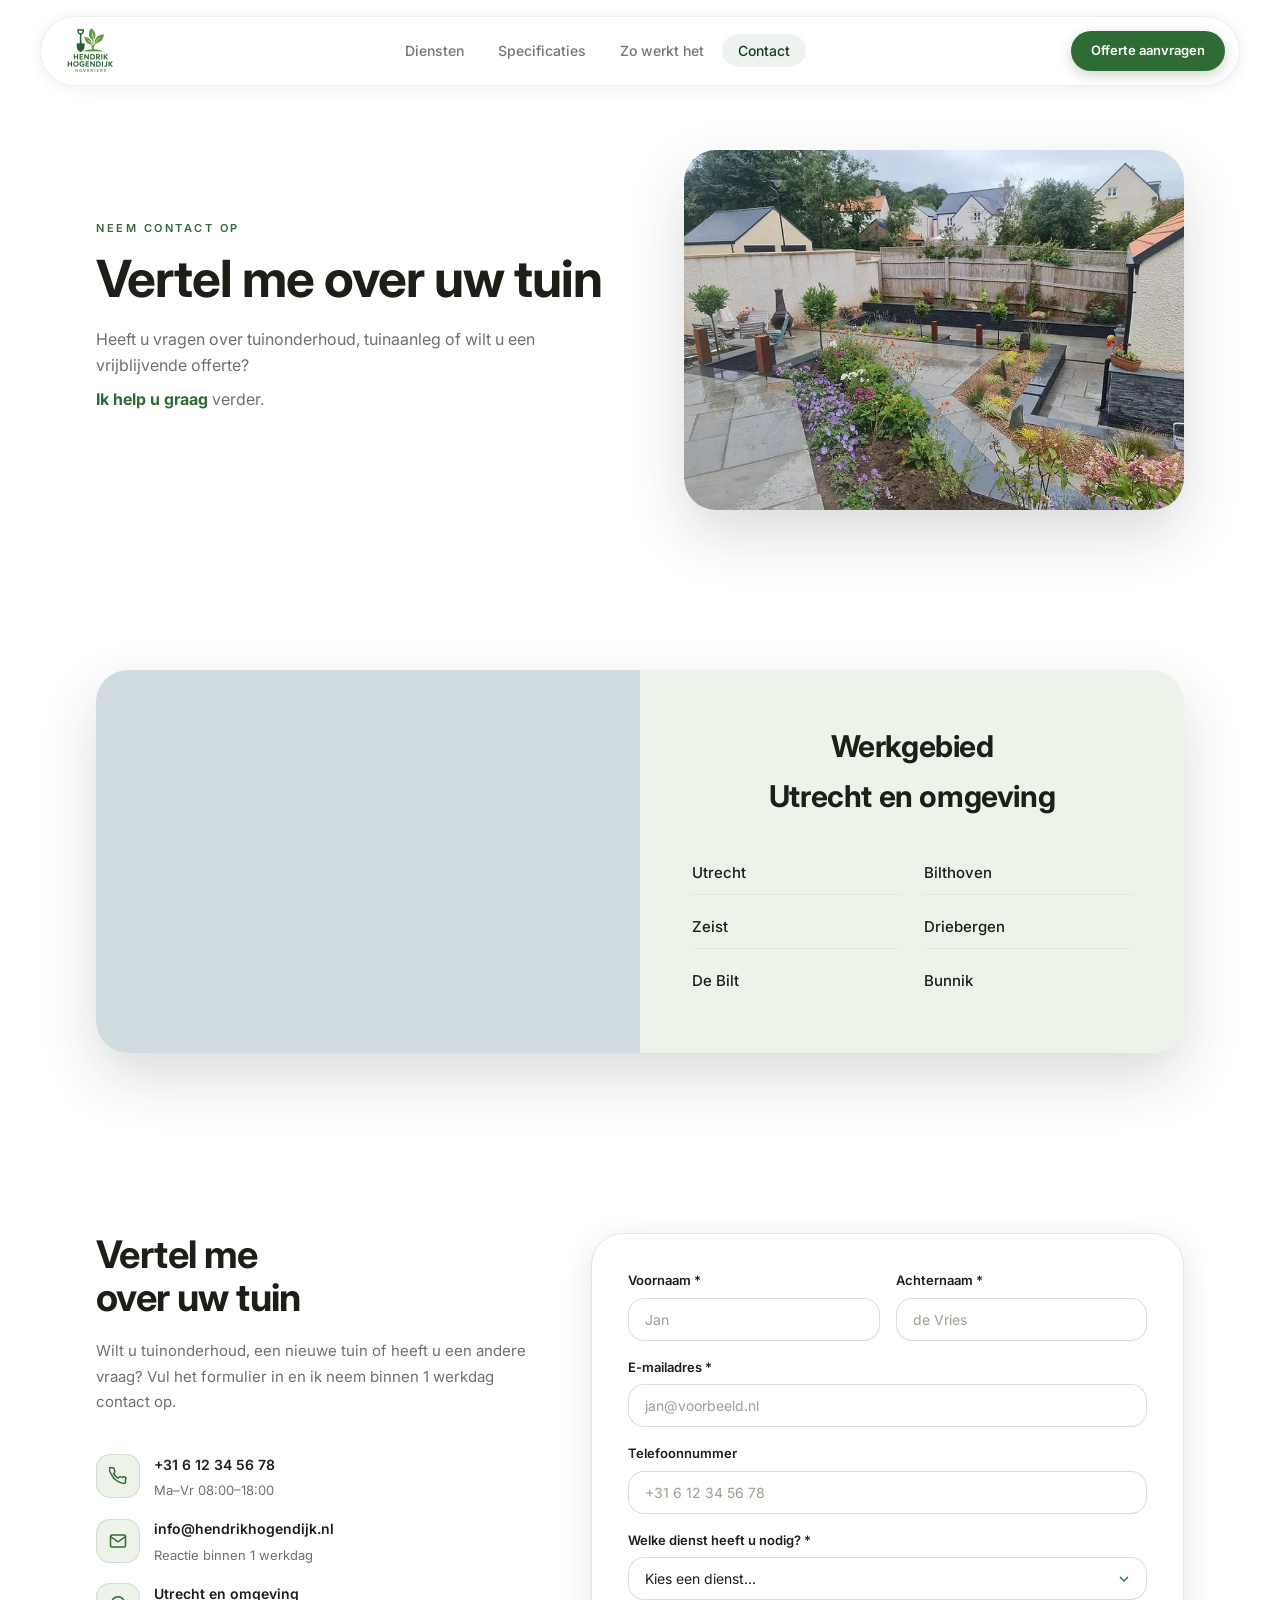
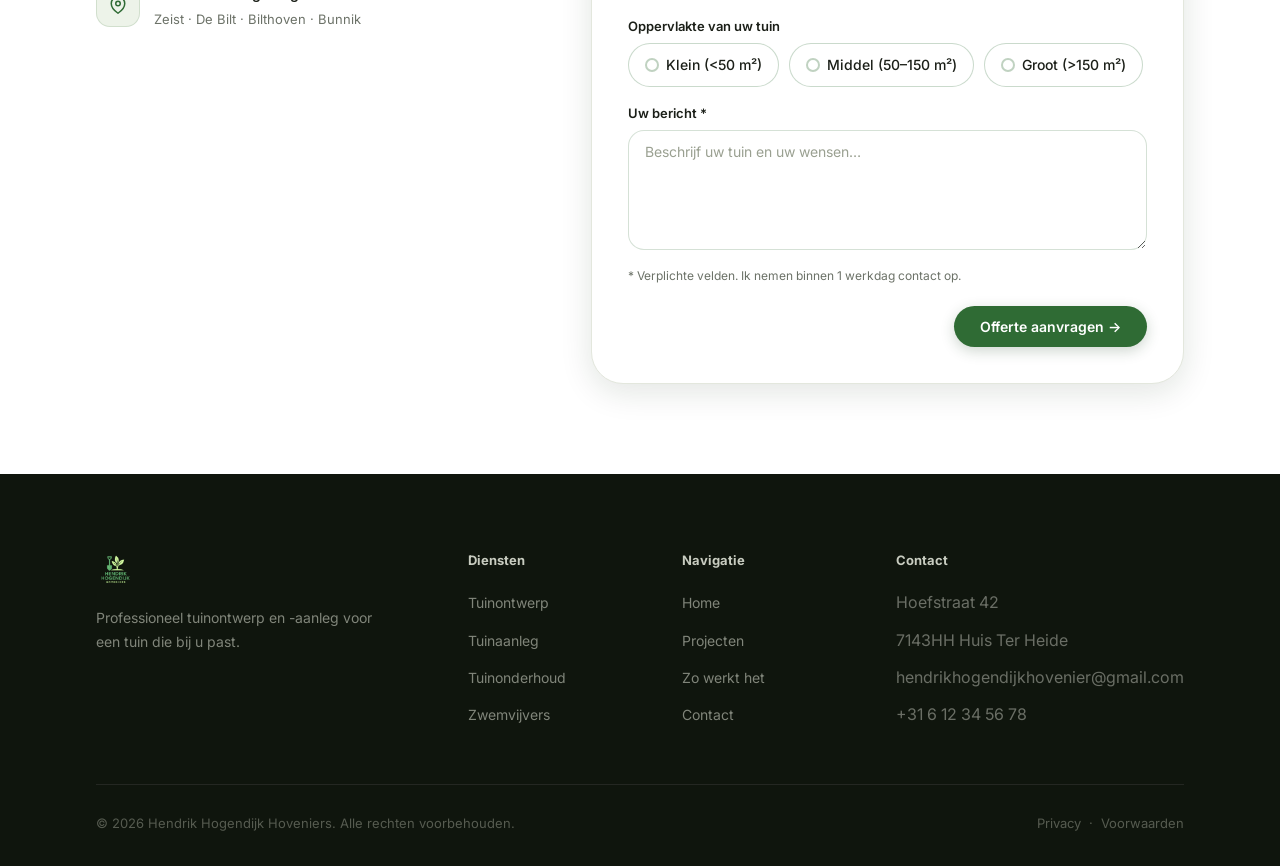
==== commit e96d6eef: "29juni" ====
--- a/contact.html
+++ b/contact.html
@@ -1,5 +1,6 @@
 <!DOCTYPE html>
 <html lang="nl">
+
 <head>
   <meta charset="UTF-8" />
   <meta name="viewport" content="width=device-width, initial-scale=1.0" />
@@ -8,153 +9,8 @@
   <link rel="preconnect" href="https://fonts.gstatic.com" crossorigin />
   <link href="https://fonts.googleapis.com/css2?family=Inter:wght@400;500;600;700;800&display=swap" rel="stylesheet" />
   <link rel="stylesheet" href="style.css" />
-  <style>
-    /* ── CONTACT HERO ── */
-    .contact-hero { padding: 120px 0 80px; background: var(--bg); }
-    .contact-hero-inner {
-      display: grid; grid-template-columns: 1fr 1fr;
-      gap: 64px; align-items: center;
-    }
-    .contact-hero-text .overline {
-      font-size: 11px; font-weight: 700; letter-spacing: 2px;
-      text-transform: uppercase; color: var(--accent); display: block; margin-bottom: 14px;
-    }
-    .contact-hero-text h1 {
-      font-size: clamp(32px, 4vw, 52px); font-weight: 800;
-      line-height: 1.1; letter-spacing: -.4px; margin-bottom: 20px;
-    }
-    .contact-hero-text p {
-      font-size: 16px; color: var(--muted); line-height: 1.65; margin-bottom: 8px;
-    }
-    .contact-hero-text .highlight { color: var(--accent); font-weight: 700; }
-    .contact-hero-actions { display: flex; gap: 12px; margin-top: 28px; flex-wrap: wrap; }
-    .contact-hero-photo { border-radius: 24px; overflow: hidden; height: 340px; }
-    .contact-hero-photo img { width: 100%; height: 100%; object-fit: cover; }
-
-    /* ── FORM SECTION ── */
-    .contact-form-sec { background: #eceee8; padding: 80px 0; }
-    .contact-form-inner {
-      display: grid; grid-template-columns: 1fr 1.4fr;
-      gap: 80px; align-items: start;
-    }
-    .contact-form-info h2 {
-      font-size: clamp(26px, 3vw, 38px); font-weight: 800;
-      line-height: 1.15; letter-spacing: -.3px; margin-bottom: 20px;
-    }
-    .contact-form-info p { font-size: 15px; color: var(--muted); line-height: 1.7; }
-    .contact-form-info .info-items { margin-top: 36px; display: flex; flex-direction: column; gap: 16px; }
-    .info-item { display: flex; gap: 12px; align-items: flex-start; }
-    .info-item .icon-box {
-      width: 36px; height: 36px; border-radius: 8px; background: #ddebd0;
-      display: flex; align-items: center; justify-content: center; flex-shrink: 0;
-    }
-    .info-item .icon-box svg { width: 16px; height: 16px; }
-    .info-item div p { font-size: 14px; color: var(--muted); margin: 0; }
-    .info-item div strong { font-size: 14px; font-weight: 600; color: var(--text); }
-
-    /* Form */
-    .form-grid { display: grid; grid-template-columns: 1fr 1fr; gap: 16px; }
-    .fg { display: flex; flex-direction: column; gap: 6px; }
-    .fg.full { grid-column: 1 / -1; }
-    .fg label { font-size: 13px; font-weight: 600; color: var(--text); }
-    .fg input, .fg select, .fg textarea {
-      width: 100%; padding: 12px 16px;
-      border: 1.5px solid var(--divider); border-radius: 10px;
-      background: #fff; font-size: 14px; font-family: var(--font);
-      color: var(--text); transition: border-color .2s, box-shadow .2s;
-      outline: none; appearance: none;
-    }
-    .fg input::placeholder, .fg textarea::placeholder { color: #b0b5a8; }
-    .fg input:focus, .fg select:focus, .fg textarea:focus {
-      border-color: var(--accent); box-shadow: 0 0 0 3px rgba(45,90,39,.12);
-    }
-    .fg textarea { resize: vertical; min-height: 120px; }
-    .fg select {
-      background-image: url("data:image/svg+xml,%3Csvg xmlns='http://www.w3.org/2000/svg' width='16' height='16' viewBox='0 0 24 24' fill='none' stroke='%23888' stroke-width='2'%3E%3Cpath d='M6 9l6 6 6-6'/%3E%3C/svg%3E");
-      background-repeat: no-repeat; background-position: right 14px center; padding-right: 40px;
-    }
-    .radio-group { display: flex; gap: 16px; flex-wrap: wrap; }
-    .radio-opt { display: flex; align-items: center; gap: 8px; cursor: pointer; }
-    .radio-opt input[type="radio"] { width: 16px; height: 16px; accent-color: var(--accent); cursor: pointer; }
-    .radio-opt span { font-size: 14px; color: var(--text); }
-    .check-label {
-      display: flex; align-items: flex-start; gap: 10px;
-      cursor: pointer; font-size: 13px; color: var(--muted); line-height: 1.5;
-    }
-    .check-label input { width: 16px; height: 16px; margin-top: 2px; accent-color: var(--accent); flex-shrink: 0; }
-    .check-label a { color: var(--accent); text-decoration: underline; }
-    .form-note { font-size: 12px; color: #999; grid-column: 1/-1; }
-    .form-submit-row { grid-column: 1/-1; display: flex; justify-content: flex-end; margin-top: 4px; }
-    .form-success {
-      display: none; background: #ddebd0; border: 1.5px solid var(--accent);
-      border-radius: 12px; padding: 18px 24px; font-size: 15px;
-      color: var(--accent); font-weight: 600; grid-column: 1/-1; text-align: center;
-    }
-    .form-success.show { display: block; }
-
-    /* ── WERKGEBIED ── */
-    .werkgebied { padding: 80px 0; background: var(--bg); }
-    .werkgebied-card {
-      display: grid; grid-template-columns: 1fr 1fr;
-      border-radius: 24px; overflow: hidden; border: 1px solid var(--divider);
-    }
-    .werkgebied-map { min-height: 340px; background: #d0dce0; position: relative; }
-    .werkgebied-map iframe { width: 100%; height: 100%; min-height: 340px; border: none; display: block; }
-    .werkgebied-info { padding: 52px; background: #fff; display: flex; flex-direction: column; justify-content: center; }
-    .werkgebied-info h2 { font-size: clamp(22px, 2.5vw, 30px); font-weight: 800; text-align: center; margin-bottom: 32px; }
-    .steden { display: grid; grid-template-columns: 1fr 1fr; gap: 12px 24px; }
-    .steden span {
-      font-size: 15px; color: var(--text); padding: 8px 0;
-      border-bottom: 1px solid var(--divider); font-weight: 500;
-    }
-    .steden span:nth-last-child(-n+2) { border-bottom: none; }
-
-    /* ── FAQ ── */
-    .faq { background: #eceee8; padding: 80px 0; }
-    .faq-inner { display: grid; grid-template-columns: 1fr 1fr; gap: 64px; align-items: start; }
-    .faq-left h2 { font-size: clamp(24px, 2.8vw, 36px); font-weight: 800; margin-bottom: 36px; }
-    .accordion { border-top: 1px solid var(--divider); }
-    .acc-item { border-bottom: 1px solid var(--divider); }
-    .acc-trigger {
-      width: 100%; background: none; border: none; padding: 20px 0;
-      display: flex; justify-content: space-between; align-items: center;
-      font-size: 15px; font-weight: 600; color: var(--text);
-      cursor: pointer; text-align: left; font-family: var(--font); gap: 16px;
-    }
-    .acc-trigger:hover { color: var(--accent); }
-    .acc-icon {
-      width: 22px; height: 22px; flex-shrink: 0;
-      border: 1.5px solid var(--divider); border-radius: 50%;
-      display: flex; align-items: center; justify-content: center;
-      transition: transform .3s, background .2s;
-    }
-    .acc-icon svg { width: 12px; height: 12px; transition: transform .3s; }
-    .acc-item.open .acc-icon { background: var(--accent); border-color: var(--accent); }
-    .acc-item.open .acc-icon svg { transform: rotate(45deg); }
-    .acc-item.open .acc-icon svg path { stroke: #fff; }
-    .acc-body { max-height: 0; overflow: hidden; transition: max-height .35s ease; }
-    .acc-body-inner { padding: 0 0 20px; font-size: 14px; color: var(--muted); line-height: 1.7; }
-    .acc-item.open .acc-body { max-height: 300px; }
-    .faq-photo { border-radius: 24px; overflow: hidden; height: 380px; margin-top: 56px; }
-    .faq-photo img { width: 100%; height: 100%; object-fit: cover; }
-
-    /* RESPONSIVE */
-    @media (max-width: 960px) {
-      .contact-hero-inner, .contact-form-inner, .werkgebied-card, .faq-inner { grid-template-columns: 1fr; }
-      .contact-hero { padding: 110px 0 60px; }
-      .contact-hero-photo { height: 240px; }
-      .werkgebied-map { min-height: 240px; }
-      .faq-photo { margin-top: 0; height: 240px; }
-    }
-    @media (max-width: 560px) {
-      .form-grid { grid-template-columns: 1fr; }
-      .fg.full { grid-column: 1; }
-      .form-submit-row, .form-note, .form-success { grid-column: 1; }
-      .steden { grid-template-columns: 1fr; }
-      .steden span { border-bottom: 1px solid var(--divider) !important; }
-    }
-  </style>
 </head>
+
 <body>
 
   <!-- NAV -->
@@ -172,21 +28,30 @@
       <div class="nav-cta">
         <a href="#form" class="btn btn-green btn-sm">Offerte aanvragen</a>
       </div>
+      <button class="nav-toggle" aria-label="Menu openen" aria-expanded="false" aria-controls="mobileMenu">
+        <span></span><span></span><span></span>
+      </button>
     </div>
   </nav>
+
+  <!-- MOBILE MENU -->
+  <div class="mobile-menu" id="mobileMenu">
+    <a href="index.html#benefits">Diensten</a>
+    <a href="index.html#features">Specificaties</a>
+    <a href="index.html#howitworks">Zo werkt het</a>
+    <a href="contact.html">Contact</a>
+  </div>
 
   <!-- CONTACT HERO -->
   <section class="contact-hero">
     <div class="container">
-      <div class="contact-hero-inner">
+      <div class="contact-hero-inner" data-reveal>
         <div class="contact-hero-text">
           <span class="overline">Neem contact op</span>
-          <h1>Vertel ons over uw tuin</h1>
+          <h1>Vertel me over uw tuin</h1>
           <p>Heeft u vragen over tuinonderhoud, tuinaanleg of wilt u een vrijblijvende offerte?</p>
-          <p><span class="highlight">Wij helpen u graag</span> verder.</p>
+          <p><span class="highlight">Ik help u graag</span> verder.</p>
           <div class="contact-hero-actions">
-            <a href="tel:+31612345678" class="btn btn-green">Bel ons</a>
-            <a href="#form" class="btn btn-outline">Offerte aanvragen</a>
           </div>
         </div>
         <div class="contact-hero-photo">
@@ -196,38 +61,75 @@
     </div>
   </section>
 
+  <!-- WERKGEBIED -->
+  <section class="werkgebied">
+    <div class="container">
+      <div class="werkgebied-card" data-reveal>
+        <div class="werkgebied-map">
+          <iframe
+            src="https://maps.google.com/maps?q=Huis+Ter+Heide,+Nederland&z=11&output=embed"
+            allowfullscreen="" loading="lazy" referrerpolicy="no-referrer-when-downgrade"
+            title="Werkgebied Utrecht en omgeving">
+          </iframe>
+        </div>
+        <div class="werkgebied-info">
+          <h2>Werkgebied<br>Utrecht en omgeving</h2>
+          <div class="steden">
+            <span>Utrecht</span>
+            <span>Bilthoven</span>
+            <span>Zeist</span>
+            <span>Driebergen</span>
+            <span>De Bilt</span>
+            <span>Bunnik</span>
+          </div>
+        </div>
+      </div>
+    </div>
+  </section>
+
+
   <!-- FORM -->
   <section class="contact-form-sec" id="form">
     <div class="container">
       <div class="contact-form-inner">
 
         <div class="contact-form-info">
-          <h2>Vertel ons<br>over uw tuin</h2>
-          <p>Wilt u tuinonderhoud, een nieuwe tuin of heeft u een andere vraag? Vul het formulier in en wij nemen binnen 1 werkdag contact op.</p>
+          <h2>Vertel me<br>over uw tuin</h2>
+          <p>Wilt u tuinonderhoud, een nieuwe tuin of heeft u een andere vraag? Vul het formulier in en ik neem binnen 1
+            werkdag contact op.</p>
           <div class="info-items">
             <div class="info-item">
               <div class="icon-box">
-                <svg viewBox="0 0 24 24" fill="none" stroke="#2d5a27" stroke-width="2" stroke-linecap="round">
-                  <path d="M22 16.92v3a2 2 0 01-2.18 2 19.79 19.79 0 01-8.63-3.07A19.5 19.5 0 013.07 9.81a19.79 19.79 0 01-3.07-8.72A2 2 0 012 1h3a2 2 0 012 1.72 12.84 12.84 0 00.7 2.81 2 2 0 01-.45 2.11L6.09 8.91a16 16 0 006 6l1.27-1.27a2 2 0 012.11-.45 12.84 12.84 0 002.81.7A2 2 0 0122 16.92z"/>
+                <svg viewBox="0 0 24 24" fill="none" stroke="currentColor" stroke-width="2" stroke-linecap="round">
+                  <path
+                    d="M22 16.92v3a2 2 0 01-2.18 2 19.79 19.79 0 01-8.63-3.07A19.5 19.5 0 013.07 9.81a19.79 19.79 0 01-3.07-8.72A2 2 0 012 1h3a2 2 0 012 1.72 12.84 12.84 0 00.7 2.81 2 2 0 01-.45 2.11L6.09 8.91a16 16 0 006 6l1.27-1.27a2 2 0 012.11-.45 12.84 12.84 0 002.81.7A2 2 0 0122 16.92z" />
                 </svg>
               </div>
-              <div><strong>+31 6 12 34 56 78</strong><p>Ma–Vr 08:00–18:00</p></div>
+              <div><strong>+31 6 12 34 56 78</strong>
+                <p>Ma–Vr 08:00–18:00</p>
+              </div>
             </div>
             <div class="info-item">
               <div class="icon-box">
-                <svg viewBox="0 0 24 24" fill="none" stroke="#2d5a27" stroke-width="2" stroke-linecap="round">
-                  <path d="M4 4h16c1.1 0 2 .9 2 2v12c0 1.1-.9 2-2 2H4c-1.1 0-2-.9-2-2V6c0-1.1.9-2 2-2z"/><polyline points="22,6 12,13 2,6"/>
+                <svg viewBox="0 0 24 24" fill="none" stroke="currentColor" stroke-width="2" stroke-linecap="round">
+                  <path d="M4 4h16c1.1 0 2 .9 2 2v12c0 1.1-.9 2-2 2H4c-1.1 0-2-.9-2-2V6c0-1.1.9-2 2-2z" />
+                  <polyline points="22,6 12,13 2,6" />
                 </svg>
               </div>
-              <div><strong>info@hendrikhogendijk.nl</strong><p>Reactie binnen 1 werkdag</p></div>
+              <div><strong>info@hendrikhogendijk.nl</strong>
+                <p>Reactie binnen 1 werkdag</p>
+              </div>
             </div>
             <div class="info-item">
               <div class="icon-box">
-                <svg viewBox="0 0 24 24" fill="none" stroke="#2d5a27" stroke-width="2" stroke-linecap="round">
-                  <path d="M21 10c0 7-9 13-9 13s-9-6-9-13a9 9 0 0118 0z"/><circle cx="12" cy="10" r="3"/>
+                <svg viewBox="0 0 24 24" fill="none" stroke="currentColor" stroke-width="2" stroke-linecap="round">
+                  <path d="M21 10c0 7-9 13-9 13s-9-6-9-13a9 9 0 0118 0z" />
+                  <circle cx="12" cy="10" r="3" />
                 </svg>
               </div>
-              <div><strong>Utrecht en omgeving</strong><p>Zeist · De Bilt · Bilthoven · Bunnik</p></div>
+              <div><strong>Utrecht en omgeving</strong>
+                <p>Zeist · De Bilt · Bilthoven · Bunnik</p>
+              </div>
             </div>
           </div>
         </div>
@@ -264,101 +166,27 @@
             <div class="fg full">
               <label>Oppervlakte van uw tuin</label>
               <div class="radio-group">
-                <label class="radio-opt"><input type="radio" name="opp" value="klein" /><span>Klein (&lt;50 m²)</span></label>
-                <label class="radio-opt"><input type="radio" name="opp" value="middel" /><span>Middel (50–150 m²)</span></label>
-                <label class="radio-opt"><input type="radio" name="opp" value="groot" /><span>Groot (&gt;150 m²)</span></label>
+                <label class="radio-opt"><input type="radio" name="opp" value="klein" /><span>Klein (&lt;50
+                    m²)</span></label>
+                <label class="radio-opt"><input type="radio" name="opp" value="middel" /><span>Middel (50–150
+                    m²)</span></label>
+                <label class="radio-opt"><input type="radio" name="opp" value="groot" /><span>Groot (&gt;150
+                    m²)</span></label>
               </div>
             </div>
             <div class="fg full">
               <label for="bericht">Uw bericht *</label>
               <textarea id="bericht" name="bericht" placeholder="Beschrijf uw tuin en uw wensen…" required></textarea>
             </div>
-            <div class="fg full">
-              <label class="check-label">
-                <input type="checkbox" id="privacy" name="privacy" required />
-                Ik ga akkoord met de <a href="#">privacyverklaring</a> en geef toestemming voor het verwerken van mijn gegevens. *
-              </label>
-            </div>
-            <p class="form-note">* Verplichte velden. Wij nemen binnen 1 werkdag contact op.</p>
-            <div class="form-success" id="formSuccess">✓ Bedankt! Uw bericht is verzonden. We nemen snel contact op.</div>
+            <p class="form-note">* Verplichte velden. Ik nemen binnen 1 werkdag contact op.</p>
+            <div class="form-success" id="formSuccess">✓ Bedankt! Uw bericht is verzonden. Ik nemen snel contact op.
+            </div>
             <div class="form-submit-row">
               <button type="submit" class="btn btn-green">Offerte aanvragen →</button>
             </div>
           </div>
         </form>
 
-      </div>
-    </div>
-  </section>
-
-  <!-- WERKGEBIED -->
-  <section class="werkgebied">
-    <div class="container">
-      <div class="werkgebied-card">
-        <div class="werkgebied-map">
-          <iframe
-            src="https://www.google.com/maps/embed?pb=!1m18!1m12!1m3!1d78946.28!2d5.0919!3d52.0907!2m3!1f0!2f0!3f0!3m2!1i1024!2i768!4f13.1!3m3!1m2!1s0x47c66f4339d32d37%3A0xd6c8fc4c19af4ae9!2sUtrecht!5e0!3m2!1snl!2snl!4v1234567890"
-            allowfullscreen="" loading="lazy"
-            referrerpolicy="no-referrer-when-downgrade"
-            title="Werkgebied Utrecht en omgeving">
-          </iframe>
-        </div>
-        <div class="werkgebied-info">
-          <h2>Werkgebied<br>Utrecht en omgeving</h2>
-          <div class="steden">
-            <span>Utrecht</span>
-            <span>Bilthoven</span>
-            <span>Zeist</span>
-            <span>Driebergen</span>
-            <span>De Bilt</span>
-            <span>Bunnik</span>
-          </div>
-        </div>
-      </div>
-    </div>
-  </section>
-
-  <!-- FAQ -->
-  <section class="faq">
-    <div class="container">
-      <div class="faq-inner">
-        <div class="faq-left">
-          <h2>Veelgestelde vragen</h2>
-          <div class="accordion" id="faqAcc">
-
-            <div class="acc-item">
-              <button class="acc-trigger">Hoe snel ontvang ik een offerte?
-                <span class="acc-icon"><svg viewBox="0 0 12 12" fill="none"><path d="M6 1v10M1 6h10" stroke="#888" stroke-width="1.8" stroke-linecap="round"/></svg></span>
-              </button>
-              <div class="acc-body"><div class="acc-body-inner">Na het invullen van het contactformulier nemen wij binnen 1 werkdag contact met u op. De offerte ontvangt u meestal binnen 3 werkdagen na een tuin-inspectie.</div></div>
-            </div>
-
-            <div class="acc-item">
-              <button class="acc-trigger">Werkt u ook voor bedrijven?
-                <span class="acc-icon"><svg viewBox="0 0 12 12" fill="none"><path d="M6 1v10M1 6h10" stroke="#888" stroke-width="1.8" stroke-linecap="round"/></svg></span>
-              </button>
-              <div class="acc-body"><div class="acc-body-inner">Ja, wij werken zowel voor particulieren als voor bedrijven. Of het nu gaat om een kantoorterrein of een ander commercieel object – wij denken graag met u mee.</div></div>
-            </div>
-
-            <div class="acc-item">
-              <button class="acc-trigger">Onderhoudt u bestaande tuinen?
-                <span class="acc-icon"><svg viewBox="0 0 12 12" fill="none"><path d="M6 1v10M1 6h10" stroke="#888" stroke-width="1.8" stroke-linecap="round"/></svg></span>
-              </button>
-              <div class="acc-body"><div class="acc-body-inner">Absoluut. Wij bieden onderhoudscontracten aan voor zowel tuinen die wij zelf hebben aangelegd als voor bestaande tuinen.</div></div>
-            </div>
-
-            <div class="acc-item">
-              <button class="acc-trigger">Wat kost tuinonderhoud?
-                <span class="acc-icon"><svg viewBox="0 0 12 12" fill="none"><path d="M6 1v10M1 6h10" stroke="#888" stroke-width="1.8" stroke-linecap="round"/></svg></span>
-              </button>
-              <div class="acc-body"><div class="acc-body-inner">De kosten zijn afhankelijk van de grootte en frequentie. Een gemiddelde onderhoudsbeurt begint vanaf €75. Vraag een vrijblijvende offerte aan voor een exacte prijs.</div></div>
-            </div>
-
-          </div>
-        </div>
-        <div class="faq-photo">
-          <img src="assets/fotos/image2.png" alt="Tuin" />
-        </div>
       </div>
     </div>
   </section>
@@ -391,12 +219,13 @@
         </div>
         <div class="footer-col">
           <h4>Contact</h4>
-          <ul>
-            <li><a href="#">Utrecht</a></li>
-            <li><a href="mailto:info@hendrikhogendijk.nl">info@hendrikhogendijk.nl</a></li>
-            <li><a href="tel:+31612345678">+31 6 12 34 56 78</a></li>
-          </ul>
-        </div>
+                    <ul>
+                        <li>Hoefstraat 42</li>
+                        <li>7143HH Huis Ter Heide</li>
+                        <li>hendrikhogendijkhovenier@gmail.com</li>
+                        <li>+31 6 12 34 56 78</li>
+                    </ul>
+                </div>
       </div>
       <div class="footer-bottom">
         <span>© 2026 Hendrik Hogendijk Hoveniers. Alle rechten voorbehouden.</span>
@@ -405,47 +234,37 @@
     </div>
   </footer>
 
+  <script src="main.js"></script>
   <script>
-    // FAQ Accordion
-    document.querySelectorAll('.acc-trigger').forEach(btn => {
-      btn.addEventListener('click', () => {
-        const item = btn.closest('.acc-item');
-        const isOpen = item.classList.contains('open');
-        document.querySelectorAll('.acc-item.open').forEach(el => el.classList.remove('open'));
-        if (!isOpen) item.classList.add('open');
-      });
-    });
-
-    // Form
-    const form = document.getElementById('contactForm');
-    const successMsg = document.getElementById('formSuccess');
-    form.addEventListener('submit', function(e) {
+
+    // Contact form
+    var form = document.getElementById('contactForm');
+    var successMsg = document.getElementById('formSuccess');
+    form.addEventListener('submit', function (e) {
       e.preventDefault();
-      const required = form.querySelectorAll('[required]');
-      let valid = true;
-      required.forEach(field => {
+      var valid = true;
+      form.querySelectorAll('[required]').forEach(function (field) {
         field.style.borderColor = '';
-        if (field.type === 'checkbox') {
-          if (!field.checked) valid = false;
-        } else if (!field.value.trim()) {
-          valid = false;
-          field.style.borderColor = '#c0392b';
-        }
+        if (!field.value.trim()) { valid = false; field.style.borderColor = '#c0392b'; }
       });
       if (!valid) return;
-      const btn = form.querySelector('[type="submit"]');
-      btn.textContent = 'Versturen…'; btn.disabled = true;
-      setTimeout(() => {
+      var submitBtn = form.querySelector('[type="submit"]');
+      submitBtn.textContent = 'Versturen…';
+      submitBtn.disabled = true;
+      setTimeout(function () {
         successMsg.classList.add('show');
         form.reset();
-        btn.textContent = 'Offerte aanvragen →'; btn.disabled = false;
+        submitBtn.textContent = 'Offerte aanvragen →';
+        submitBtn.disabled = false;
         successMsg.scrollIntoView({ behavior: 'smooth', block: 'center' });
       }, 1000);
     });
-    form.querySelectorAll('input, textarea, select').forEach(el => {
-      el.addEventListener('input', () => { el.style.borderColor = ''; });
+    form.querySelectorAll('input, textarea, select').forEach(function (el) {
+      el.addEventListener('input', function () { el.style.borderColor = ''; });
     });
   </script>
 
+
 </body>
-</html>
+
+</html>
--- a/style.css
+++ b/style.css
@@ -1,48 +1,48 @@
-*,
-*::before,
-*::after {
-    box-sizing: border-box;
-    margin: 0;
-    padding: 0;
-}
+
+*, *::before, *::after { box-sizing: border-box; margin: 0; padding: 0; }
 
 :root {
-    --accent: #2d5a27;
-    --accent-light: #4a7c59;
-    --bg: #f4f5f0;
-    --bg-white: #ffffff;
-    --dark: #1a1e17;
-    --text: #1a1e17;
-    --muted: #6b7066;
-    --divider: #d6d9d0;
-    --max-w: 1200px;
-    --font: 'Inter', 'Helvetica Neue', Arial, sans-serif;
-}
-
-html {
-    scroll-behavior: smooth;
-}
+    --accent:       #2f6b34;
+    --accent-rgb:   47, 107, 52;
+    --accent-light: #5a9b6b;
+    --accent-ink:   #1c3b22;
+    --bg:           #ffffff;
+    --bg-tint:      #edf3e9;
+    --dark:         #0f150d;
+    --dark-2:       #16331b;
+    --text:         #1b1f18;
+    --muted:        #6c7268;
+    --divider:      #e3e7dd;
+    --shadow-sm:    0 2px 8px rgba(20, 38, 18, .08);
+    --shadow-md:    0 8px 32px rgba(20, 38, 18, .12);
+    --shadow-lg:    0 24px 60px rgba(20, 38, 18, .16);
+    --radius:       24px;
+    --radius-lg:    32px;
+    --radius-sm:    16px;
+    --max-w:        1200px;
+    --font:         'Inter', 'Helvetica Neue', Arial, sans-serif;
+    --ease:         cubic-bezier(.22, 1, .36, 1);
+}
+
+html { scroll-behavior: smooth; }
 
 body {
     font-family: var(--font);
     background: var(--bg);
     color: var(--text);
-    line-height: 1.6;
-}
-
-img {
-    display: block;
-    width: 100%;
-    object-fit: cover;
-}
-
-a {
-    text-decoration: none;
-    color: inherit;
-}
-
-ul {
-    list-style: none;
+    line-height: 1.65;
+    -webkit-font-smoothing: antialiased;
+    overflow-x: hidden;
+}
+
+img { display: block; width: 100%; object-fit: cover; }
+a   { text-decoration: none; color: inherit; }
+ul  { list-style: none; }
+
+:focus-visible {
+    outline: 2px solid var(--accent);
+    outline-offset: 3px;
+    border-radius: 4px;
 }
 
 .container {
@@ -51,352 +51,299 @@
     padding: 0 56px;
 }
 
+.overline {
+    font-size: 11px;
+    font-weight: 600;
+    letter-spacing: 2.5px;
+    text-transform: uppercase;
+    color: var(--accent);
+    display: block;
+}
+
+/* ── BUTTONS ── */
 .btn {
     display: inline-flex;
     align-items: center;
-    gap: 6px;
-    padding: 11px 24px;
+    gap: 7px;
+    padding: 12px 26px;
     border-radius: 999px;
     font-size: 14px;
     font-weight: 600;
     cursor: pointer;
-    transition: opacity .2s, transform .15s;
     border: none;
     font-family: var(--font);
-}
-
-.btn:hover {
-    opacity: .85;
-    transform: translateY(-1px);
-}
+    white-space: nowrap;
+    transition: transform .25s var(--ease), box-shadow .25s var(--ease), background .25s var(--ease);
+}
+.btn:hover { transform: translateY(-2px); }
 
 .btn-green {
     background: var(--accent);
     color: #fff;
+    box-shadow: 0 4px 14px rgba(31, 70, 35, .22);
+}
+.btn-green:hover {
+    background: var(--accent-ink);
+    box-shadow: 0 8px 22px rgba(31, 70, 35, .28);
 }
 
 .btn-outline {
-    background: transparent;
+    background: rgba(255, 255, 255, .75);
     color: var(--text);
-    border: 1.5px solid var(--divider);
-}
-
-.btn-sm {
-    padding: 8px 18px;
-    font-size: 13px;
-}
+    border: 1.5px solid rgba(0, 0, 0, .1);
+    -webkit-backdrop-filter: blur(12px);
+    backdrop-filter: blur(12px);
+    box-shadow: var(--shadow-sm);
+}
+.btn-outline:hover {
+    background: rgba(255, 255, 255, .95);
+    box-shadow: var(--shadow-md);
+}
+
+.btn-sm { padding: 9px 20px; font-size: 13px; }
 
 /* ── NAV ── */
 nav {
     position: fixed;
-    top: 0;
-    left: 0;
-    right: 0;
+    top: 0; left: 0; right: 0;
     z-index: 200;
-    padding: 14px 40px;
-    background: transparent;
+    padding: 16px 40px;
 }
 
 .nav-inner {
     display: flex;
     align-items: center;
-    justify-content: space-between;
-    height: 72px;
+    height: 70px;
     max-width: var(--max-w);
     margin: 0 auto;
-    padding: 0 28px;
-    background: rgba(240, 243, 237, .82);
-    backdrop-filter: blur(24px);
-    -webkit-backdrop-filter: blur(24px);
+    padding: 0 14px 0 18px;
+    background: rgba(255, 255, 255, .85);
+    -webkit-backdrop-filter: blur(3px);
+    backdrop-filter: blur(3px);
     border-radius: 999px;
-    border: 1px solid rgba(255, 255, 255, .45);
-    box-shadow: 0 4px 32px rgba(0, 0, 0, .10);
-}
-
-.nav-logo img {
-    height: 56px;
-    width: auto;
+    border: 1px solid rgba(0, 0, 0, .07);
+    box-shadow: 0 2px 16px rgba(0, 0, 0, .07);
+    transition: box-shadow .3s var(--ease);
+}
+nav.scrolled .nav-inner { box-shadow: 0 4px 24px rgba(0, 0, 0, .12); }
+
+.nav-logo img { height: 64px; width: auto; display: block; }
+
+.nav-links {
+    display: flex;
+    gap: 2px;
+    list-style: none;
+    font-size: 14px;
+    font-weight: 500;
+    margin: 0 auto;
+}
+.nav-links a {
+    color: rgba(20, 28, 16, .6);
+    padding: 8px 16px;
+    border-radius: 999px;
+    transition: color .2s, background .2s;
+}
+.nav-links a:hover,
+.nav-links a.active {
+    color: var(--accent-ink);
+    background: rgba(var(--accent-rgb), .08);
+}
+
+.nav-cta { display: flex; align-items: center; }
+
+.nav-toggle {
+    display: none;
+    width: 44px;
+    height: 44px;
+    margin-left: auto;
+    border: none;
+    background: none;
+    cursor: pointer;
+    flex-direction: column;
+    align-items: center;
+    justify-content: center;
+    gap: 5px;
+}
+.nav-toggle span {
     display: block;
-}
-
-.nav-links {
-    display: flex;
-    gap: 4px;
-    font-size: 14px;
-    font-weight: 600;
-    background: rgba(255, 255, 255, .55);
-    border-radius: 999px;
-    padding: 5px 6px;
-    backdrop-filter: blur(8px);
-}
-
-.nav-links a {
-    color: var(--muted);
-    padding: 7px 18px;
-    border-radius: 999px;
-    transition: background .2s, color .2s;
-}
-
-.nav-links a:hover {
-    color: var(--text);
-    background: rgba(255, 255, 255, .7);
-}
-
-.nav-links a.active {
-    color: var(--text);
-    background: #fff;
-    box-shadow: 0 1px 6px rgba(0, 0, 0, .08);
-}
-
-.nav-cta {
-    display: flex;
-    gap: 10px;
-    align-items: center;
-}
+    width: 22px; height: 2px;
+    border-radius: 2px;
+    background: var(--accent-ink);
+    transition: transform .3s var(--ease), opacity .2s;
+}
+.nav-toggle[aria-expanded="true"] span:nth-child(1) { transform: translateY(7px)  rotate(45deg); }
+.nav-toggle[aria-expanded="true"] span:nth-child(2) { opacity: 0; }
+.nav-toggle[aria-expanded="true"] span:nth-child(3) { transform: translateY(-7px) rotate(-45deg); }
+
+.mobile-menu {
+    position: fixed;
+    inset: 0;
+    z-index: 150;
+    display: flex;
+    flex-direction: column;
+    align-items: center;
+    justify-content: center;
+    gap: 8px;
+    background: rgba(255, 255, 255, .96);
+    -webkit-backdrop-filter: blur(5px);
+    backdrop-filter: blur(5px);
+    opacity: 0;
+    visibility: hidden;
+    transition: opacity .35s var(--ease), visibility .35s;
+}
+.mobile-menu.open { opacity: 1; visibility: visible; }
+.mobile-menu a { font-size: 26px; font-weight: 700; color: var(--accent-ink); padding: 12px 24px; }
+.mobile-menu .btn { margin-top: 16px; font-size: 16px; }
+
+[data-reveal] {
+    opacity: 0;
+    transform: translateY(24px);
+    transition: opacity .7s var(--ease), transform .7s var(--ease);
+}
+[data-reveal].is-in { opacity: 1; transform: none; }
 
 /* ── HERO ── */
 header {
-    padding-top: 0;
-    background: var(--bg);
+    min-height: 100vh;
+    display: flex;
+    flex-direction: column;
+    justify-content: center;
+    background: linear-gradient(160deg, #edf3e9 0%, #f4f7f2 45%, #eaf1e6 100%);
 }
 
 .hero {
-    display: grid;
-    grid-template-columns: 55% 45%;
-    min-height: 720px;
-    max-height: 820px;
+    flex: 1;
+    display: flex;
+    flex-direction: column;
+    align-items: center;
+    justify-content: center;
+    padding: 150px 56px 80px;
+    gap: 26px;
+    text-align: center;
+}
+
+.hero-text {
+    display: flex;
+    flex-direction: column;
+    align-items: center;
+    gap: 22px;
+    max-width: 860px;
+}
+
+.hero-badge {
+    display: inline-flex;
+    align-items: center;
+    padding: 6px 16px;
+    border-radius: 999px;
+    font-size: 12px;
+    font-weight: 600;
+    letter-spacing: .4px;
+    color: var(--accent-ink);
+    background: rgba(var(--accent-rgb), .1);
+    border: 1px solid rgba(var(--accent-rgb), .2);
+}
+
+.hero-text h1 {
+    font-size: clamp(40px, 5.6vw, 74px);
+    font-weight: 700;
+    line-height: 1.03;
+    letter-spacing: -1.6px;
+}
+
+.hero-actions,
+.contact-hero-actions    { display: flex; gap: 12px; flex-wrap: wrap; }
+.hero-actions            { justify-content: center; margin-top: 8px; }
+.contact-hero-actions    { margin-top: 28px; }
+
+.hero-mockup { width: 100%; max-width: 880px; }
+
+.hero-mockup-screen {
+    border-radius: 24px;
     overflow: hidden;
-}
-
-.hero-text {
-    display: flex;
-    flex-direction: column;
-    justify-content: center;
-    gap: 28px;
-    padding: 120px 60px 80px 56px;
-}
-
-.hero-tag {
-    display: inline-flex;
-    align-items: center;
-    gap: 8px;
-    background: #ddebd0;
-    color: var(--accent);
-    font-size: 11px;
-    font-weight: 700;
-    letter-spacing: 1px;
-    text-transform: uppercase;
-    padding: 5px 14px;
-    border-radius: 999px;
-    width: fit-content;
-}
-
-.hero-text h1 {
-    font-size: clamp(36px, 4.6vw, 60px);
-    font-weight: 800;
-    line-height: 1.08;
-    letter-spacing: -.5px;
-}
-
-.hero-text>p {
-    font-size: 16px;
-    color: var(--muted);
-    max-width: 400px;
-    line-height: 1.65;
-}
-
-.hero-actions {
-    display: flex;
-    gap: 12px;
-    flex-wrap: wrap;
-}
-
-.hero-img {
-    position: relative;
-    overflow: hidden;
-    border-radius: 0 0 0 48px;
-}
-
-.hero-img img {
-    width: 100%;
-    height: 100%;
-    object-fit: cover;
-    object-position: 50% 20%;
-}
+    box-shadow: var(--shadow-lg);
+    aspect-ratio: 16 / 10;
+}
+.hero-mockup-screen img { height: 100%; }
 
 /* ── LOGO CLOUD ── */
-.logo-cloud {
-    background: var(--dark);
-    padding: 32px 0;
-}
+.logo-cloud { background: var(--dark); padding: 40px 0; }
 
 .logo-cloud-inner {
-    display: flex;
-    align-items: center;
-    justify-content: center;
-    gap: 0;
     max-width: var(--max-w);
     margin: 0 auto;
     padding: 0 56px;
-}
-
-.logo-cloud-label {
-    font-size: 11px;
-    font-weight: 700;
-    letter-spacing: 1.5px;
-    text-transform: uppercase;
-    color: #4a4e45;
-    white-space: nowrap;
-    flex-shrink: 0;
-    margin-right: 48px;
+    display: flex;
+    justify-content: center;
 }
 
 .logo-cloud-items {
     display: flex;
     align-items: center;
-    gap: 40px;
+    justify-content: center;
+    gap: 14px;
     flex-wrap: wrap;
+    padding: 18px 30px;
+    border-radius: var(--radius);
+    background: rgba(255, 255, 255, .05);
+    border: 1px solid rgba(255, 255, 255, .1);
 }
 
 .logo-cloud-item {
     display: flex;
     flex-direction: column;
     align-items: center;
-    gap: 6px;
-    opacity: .6;
-    transition: opacity .2s;
-}
-
-.logo-cloud-item:hover {
-    opacity: 1;
-}
-
-.logo-cloud-item img {
-    height: 44px;
-    width: auto;
-    display: block;
-    filter: grayscale(1) brightness(2);
-}
-
-.logo-cloud-item span {
-    font-size: 10px;
-    color: #5a5e55;
-    font-weight: 600;
-    letter-spacing: .8px;
-    text-transform: uppercase;
-}
-
-.logo-cloud-sep {
-    width: 1px;
-    height: 36px;
-    background: #2a2e27;
-    flex-shrink: 0;
-    margin: 0 40px;
-}
+    gap: 8px;
+    padding: 8px 16px;
+    border-radius: var(--radius-sm);
+    opacity: .7;
+    transition: opacity .25s;
+}
+.logo-cloud-item:hover { opacity: 1; }
+.logo-cloud-item img   { height: 40px; width: auto; filter: grayscale(1) brightness(2.2); }
+.logo-cloud-item span  { font-size: 10px; color: #9aa090; font-weight: 600; letter-spacing: .8px; text-transform: uppercase; }
 
 /* ── BENEFITS ── */
-.benefits {
-    padding: 96px 0;
-    background: var(--bg);
-}
-
-.benefits-head {
-    margin-bottom: 56px;
-}
-
-.benefits-head .overline {
-    font-size: 11px;
-    font-weight: 700;
-    letter-spacing: 2px;
-    text-transform: uppercase;
-    color: var(--accent);
-    margin-bottom: 12px;
-    display: block;
-}
-
-.benefits-head h2 {
-    font-size: clamp(28px, 3vw, 40px);
-    font-weight: 800;
-    line-height: 1.15;
-    letter-spacing: -.3px;
-}
-
-.benefits-head p {
-    font-size: 15px;
-    color: var(--muted);
-    max-width: 500px;
-    margin-top: 12px;
-    line-height: 1.65;
-}
+.benefits { padding: 110px 0; }
+
+.benefits-head { margin-bottom: 60px; max-width: 560px; }
+.benefits-head .overline { margin-bottom: 14px; }
+.benefits-head h2 { font-size: clamp(30px, 3.2vw, 44px); font-weight: 700; line-height: 1.12; letter-spacing: -.8px; }
+.benefits-head p  { font-size: 16px; color: var(--muted); margin-top: 14px; line-height: 1.6; }
 
 .benefits-grid {
     display: grid;
     grid-template-columns: repeat(4, 1fr);
-    gap: 20px;
+    gap: 22px;
 }
 
 .benefit-card {
     background: #fff;
-    border-radius: 20px;
+    border-radius: var(--radius);
     overflow: hidden;
     border: 1px solid var(--divider);
-    transition: transform .2s, box-shadow .2s;
-}
-
-.benefit-card:hover {
-    transform: translateY(-4px);
-    box-shadow: 0 12px 32px rgba(0, 0, 0, .09);
-}
+    box-shadow: var(--shadow-sm);
+    display: flex;
+    flex-direction: column;
+    transition: transform .3s var(--ease), box-shadow .3s var(--ease);
+}
+.benefit-card:hover { transform: translateY(-5px); box-shadow: var(--shadow-md); }
 
 .benefit-card-img {
-    height: 180px;
+    height: 168px;
     overflow: hidden;
-    background: #eef4e8;
-    display: flex;
-    align-items: center;
-    justify-content: center;
-    padding: 24px;
-}
-
-.benefit-card-img img {
-    width: 100%;
-    height: 100%;
-    object-fit: contain;
-}
-
-.benefit-card-body {
-    padding: 20px 20px 24px;
-}
-
-.benefit-card h3 {
-    font-size: 16px;
-    font-weight: 700;
-    margin-bottom: 8px;
-}
-
-.benefit-card p {
-    font-size: 14px;
-    color: var(--muted);
-    line-height: 1.6;
-}
-
-/* ── FULL IMAGE ── */
-.full-img {
-    width: 100%;
-    height: 440px;
-    overflow: hidden;
-}
-
-.full-img img {
-    height: 100%;
-    object-fit: cover;
-}
+    background: var(--bg-tint);
+    display: flex;
+    align-items: center;
+    justify-content: center;
+    padding: 26px;
+}
+.benefit-card-img img  { width: 100%; height: 100%; object-fit: contain; }
+.benefit-card-body     { padding: 22px 22px 26px; flex: 1; }
+.benefit-card h3       { font-size: 17px; font-weight: 700; margin-bottom: 9px; }
+.benefit-card p        { font-size: 14px; color: var(--muted); line-height: 1.6; }
 
 /* ── FEATURES ── */
-.features {
-    padding: 96px 0;
-    background: var(--bg-white);
-}
+.features { padding: 110px 0; }
 
 .feature-block {
     display: grid;
@@ -404,214 +351,130 @@
     gap: 80px;
     align-items: center;
 }
-
-.feature-block+.feature-block {
-    margin-top: 96px;
-}
-
-.feature-block.rev {
-    direction: rtl;
-}
-
-.feature-block.rev>* {
-    direction: ltr;
-}
-
-.feature-copy {
-    display: flex;
-    flex-direction: column;
-    gap: 20px;
-}
-
-.feature-copy .overline {
-    font-size: 11px;
+.feature-block + .feature-block { margin-top: 100px; }
+
+/* .rev flips column order without changing DOM order (better for screen readers).
+   direction:ltr on children restores normal text direction inside each column. */
+.feature-block.rev     { direction: rtl; }
+.feature-block.rev > * { direction: ltr; }
+
+.feature-copy { display: flex; flex-direction: column; gap: 20px; align-items: flex-start; }
+.feature-copy h2 { font-size: clamp(28px, 3vw, 40px); font-weight: 700; line-height: 1.12; letter-spacing: -.6px; }
+.feature-copy p  { font-size: 16px; color: var(--muted); line-height: 1.7; }
+
+.feature-photo,
+.contact-hero-photo {
+    border-radius: var(--radius-lg);
+    overflow: hidden;
+    box-shadow: var(--shadow-lg);
+}
+.feature-photo          { height: 420px; }
+.contact-hero-photo     { height: 360px; }
+.feature-photo img,
+.contact-hero-photo img { height: 100%; }
+
+/* ── REVIEWS ── */
+.reviews { padding: 110px 0; background: linear-gradient(150deg, var(--dark-2) 0%, var(--dark) 100%); }
+
+.reviews-head { text-align: center; margin-bottom: 56px; }
+.reviews-head .overline { color: var(--accent-light); margin-bottom: 12px; }
+.reviews-head h2 { font-size: clamp(28px, 3.2vw, 42px); font-weight: 700; letter-spacing: -.7px; color: #fff; }
+
+/* soft fade on left/right edges */
+.reviews-marquee {
+    overflow: hidden;
+    padding: 4px 0;
+    mask-image: linear-gradient(90deg, transparent, #000 7%, #000 93%, transparent);
+    -webkit-mask-image: linear-gradient(90deg, transparent, #000 7%, #000 93%, transparent);
+}
+.reviews-grid {
+    display: flex;
+    gap: 22px;
+    width: max-content;
+    padding: 4px;
+    animation: reviews-scroll 48s linear infinite;
+}
+.reviews-marquee:hover .reviews-grid { animation-play-state: paused; }
+
+@keyframes reviews-scroll {
+    from { transform: translateX(0); }
+    to   { transform: translateX(calc(-50% - 11px)); }
+}
+
+.review-card {
+    flex: 0 0 340px;
+    border-radius: var(--radius);
+    background: rgba(255, 255, 255, .07);
+    border: 1px solid rgba(255, 255, 255, .12);
+    box-shadow: 0 16px 50px rgba(0, 0, 0, .3);
+    transition: transform .3s var(--ease);
+}
+.review-card:hover { transform: translateY(-4px); }
+
+.review-body {
+    display: flex;
+    flex-direction: column;
+    padding: 30px 26px 26px;
+}
+
+.stars                  { font-size: 15px; color: var(--accent-light); letter-spacing: 3px; margin-bottom: 14px; }
+.review-card blockquote { font-size: 15px; font-weight: 500; line-height: 1.65; color: rgba(255, 255, 255, .9); }
+.review-card figcaption { margin-top: 18px; font-size: 14px; font-weight: 700; color: var(--accent-light); }
+
+/* ── HOW IT WORKS ── */
+.howitworks  { padding: 110px 0; }
+.hiw-head    { margin-bottom: 60px; }
+.hiw-head h2 { font-size: clamp(30px, 3.2vw, 44px); font-weight: 700; letter-spacing: -.8px; }
+
+.steps { display: grid; grid-template-columns: repeat(3, 1fr); gap: 22px; }
+
+.step {
+    background: #fff;
+    border-radius: var(--radius);
+    padding: 36px 30px 40px;
+    border: 1px solid var(--divider);
+    box-shadow: var(--shadow-sm);
+    transition: transform .3s var(--ease), box-shadow .3s var(--ease);
+}
+.step:hover { transform: translateY(-5px); box-shadow: var(--shadow-md); }
+
+.step-num {
+    font-size: 18px;
     font-weight: 700;
-    letter-spacing: 2px;
-    text-transform: uppercase;
     color: var(--accent);
-    display: block;
-}
-
-.feature-copy h2 {
-    font-size: clamp(26px, 2.8vw, 36px);
-    font-weight: 800;
-    line-height: 1.15;
-    letter-spacing: -.3px;
-}
-
-.feature-copy p {
-    font-size: 15px;
-    color: var(--muted);
-    line-height: 1.7;
-}
-
-.feature-photo {
-    border-radius: 24px;
-    overflow: hidden;
-    height: 400px;
-}
-
-.feature-photo img {
-    height: 100%;
-}
-
-/* ── TESTIMONIAL ── */
-.testimonial {
-    background: var(--dark);
-    color: #fff;
-    padding: 96px 0;
-}
-
-.testimonial-inner {
-    display: grid;
-    grid-template-columns: 1fr 1fr;
-    gap: 80px;
-    align-items: center;
-}
-
-.testimonial-copy {
-    display: flex;
-    flex-direction: column;
-    gap: 24px;
-}
-
-.stars {
-    font-size: 20px;
-    color: #7aad60;
-    letter-spacing: 3px;
-}
-
-.testimonial-copy blockquote {
-    font-size: clamp(20px, 2.4vw, 28px);
+    width: 46px; height: 46px;
+    display: flex;
+    align-items: center;
+    justify-content: center;
+    border-radius: 50%;
+    background: rgba(var(--accent-rgb), .1);
+    border: 1px solid rgba(var(--accent-rgb), .18);
+    margin-bottom: 22px;
+}
+.step h3 { font-size: 18px; font-weight: 700; margin-bottom: 12px; }
+.step p  { font-size: 14px; color: var(--muted); line-height: 1.65; }
+
+/* ── CTA ── */
+.cta { padding: 40px 0 120px; text-align: center; }
+.cta .container {
+    background: var(--bg-tint);
+    border: 1px solid rgba(var(--accent-rgb), .15);
+    border-radius: var(--radius-lg);
+    padding: 80px 56px;
+    box-shadow: var(--shadow-md);
+}
+.cta h2 {
+    font-size: clamp(34px, 4vw, 54px);
     font-weight: 700;
-    line-height: 1.35;
-    color: #fff;
-}
-
-.testimonial-copy p {
-    font-size: 15px;
-    color: #7a7e75;
-    line-height: 1.7;
-}
-
-.reviewer {
-    font-size: 13px;
-    color: #5a5e55;
-    font-weight: 600;
-    margin-top: -8px;
-}
-
-.testimonial-photo {
-    border-radius: 24px;
-    overflow: hidden;
-    height: 420px;
-}
-
-.testimonial-photo img {
-    height: 100%;
-    object-position: center;
-}
-
-/* ── HOW IT WORKS ── */
-.howitworks {
-    padding: 96px 0;
-    background: var(--bg);
-}
-
-.hiw-head {
-    display: flex;
-    justify-content: space-between;
-    align-items: flex-end;
-    margin-bottom: 64px;
-}
-
-.hiw-head h2 {
-    font-size: clamp(28px, 3vw, 40px);
-    font-weight: 800;
-    letter-spacing: -.3px;
-}
-
-.steps {
-    display: grid;
-    grid-template-columns: repeat(3, 1fr);
-}
-
-.step {
-    padding-right: 48px;
-    border-right: 1px solid var(--divider);
-}
-
-.step:last-child {
-    border-right: none;
-    padding-right: 0;
-}
-
-.step+.step {
-    padding-left: 48px;
-}
-
-.step-num {
-    font-size: 60px;
-    font-weight: 800;
-    color: var(--divider);
-    line-height: 1;
-    margin-bottom: 20px;
-    letter-spacing: -2px;
-}
-
-.step h3 {
-    font-size: 17px;
-    font-weight: 700;
-    margin-bottom: 12px;
-}
-
-.step p {
-    font-size: 14px;
-    color: var(--muted);
-    line-height: 1.65;
-}
-
-/* ── AERIAL ── */
-.aerial {
-    width: 100%;
-    height: 500px;
-    overflow: hidden;
-}
-
-.aerial img {
-    height: 100%;
-    object-fit: cover;
-}
-
-/* ── CTA ── */
-.cta {
-    background: var(--bg-white);
-    padding: 96px 0;
-    text-align: center;
-}
-
-.cta h2 {
-    font-size: clamp(32px, 3.8vw, 52px);
-    font-weight: 800;
-    line-height: 1.1;
-    letter-spacing: -.4px;
-    max-width: 580px;
-    margin: 0 auto 16px;
-}
-
-.cta p {
-    font-size: 16px;
-    color: var(--muted);
-    max-width: 380px;
-    margin: 0 auto 36px;
-}
+    line-height: 1.06;
+    letter-spacing: -1px;
+    max-width: 620px;
+    margin: 0 auto 18px;
+}
+.cta p { font-size: 17px; color: var(--muted); max-width: 420px; margin: 0 auto 36px; }
 
 /* ── FOOTER ── */
-footer {
-    background: var(--dark);
-    color: #6a6e65;
-    padding: 72px 0 32px;
-}
+footer { background: var(--dark); color: #6a6e65; padding: 76px 0 32px; }
 
 .footer-top {
     display: grid;
@@ -619,41 +482,12 @@
     gap: 56px;
     margin-bottom: 56px;
 }
-
-.footer-logo img {
-    height: 40px;
-    width: auto;
-    margin-bottom: 16px;
-    filter: brightness(2) grayscale(.3);
-}
-
-.footer-logo p {
-    font-size: 14px;
-    line-height: 1.7;
-    color: #5a5e55;
-    max-width: 260px;
-}
-
-.footer-col h4 {
-    font-size: 13px;
-    font-weight: 700;
-    color: #c8ccc0;
-    margin-bottom: 18px;
-}
-
-.footer-col li+li {
-    margin-top: 10px;
-}
-
-.footer-col a {
-    font-size: 14px;
-    color: #5a5e55;
-    transition: color .2s;
-}
-
-.footer-col a:hover {
-    color: #fff;
-}
+.footer-logo img    { height: 40px; width: auto; margin-bottom: 16px; filter: brightness(2) grayscale(.3); }
+.footer-logo p      { font-size: 14px; line-height: 1.7; color: #80857a; max-width: 280px; }
+.footer-col h4      { font-size: 13px; font-weight: 700; color: #c8ccc0; margin-bottom: 18px; }
+.footer-col li + li { margin-top: 11px; }
+.footer-col a       { font-size: 14px; color: #80857a; transition: color .2s; }
+.footer-col a:hover { color: #fff; }
 
 .footer-bottom {
     border-top: 1px solid #242722;
@@ -662,128 +496,296 @@
     justify-content: space-between;
     align-items: center;
     font-size: 13px;
-    color: #3a3e35;
-}
+    color: #565b50;
+}
+
+/* ── CONTACT ── */
+.contact-hero { padding: 150px 0 70px; }
+
+.contact-hero-inner {
+    display: grid;
+    grid-template-columns: 1.05fr 1fr;
+    gap: 64px;
+    align-items: center;
+}
+
+.contact-hero-text h1 {
+    font-size: clamp(32px, 4vw, 52px);
+    font-weight: 700;
+    line-height: 1.06;
+    letter-spacing: -1px;
+    margin: 14px 0 20px;
+}
+
+.contact-hero-text p          { font-size: 16px; color: var(--muted); line-height: 1.65; margin-bottom: 8px; }
+.contact-hero-text .highlight { color: var(--accent); font-weight: 700; }
+
+.contact-form-sec { padding: 90px 0; }
+
+.contact-form-inner {
+    display: grid;
+    grid-template-columns: 1fr 1.35fr;
+    gap: 56px;
+    align-items: start;
+}
+
+.contact-form-info h2 {
+    font-size: clamp(26px, 3vw, 38px);
+    font-weight: 700;
+    line-height: 1.12;
+    letter-spacing: -.6px;
+    margin-bottom: 20px;
+}
+
+.contact-form-info p { font-size: 15px; color: var(--muted); line-height: 1.7; }
+
+.contact-form-info .info-items {
+    margin-top: 36px;
+    display: flex;
+    flex-direction: column;
+    gap: 14px;
+}
+
+.info-item { display: flex; gap: 14px; align-items: center; }
+
+.info-item .icon-box {
+    width: 44px; height: 44px;
+    border-radius: 14px;
+    flex-shrink: 0;
+    color: var(--accent);
+    display: flex;
+    align-items: center;
+    justify-content: center;
+    background: var(--bg-tint);
+    border: 1px solid rgba(var(--accent-rgb), .15);
+}
+
+.info-item .icon-box svg { width: 18px; height: 18px; }
+.info-item div p         { font-size: 13px; color: var(--muted); margin: 2px 0 0; }
+.info-item div strong    { font-size: 14px; font-weight: 600; color: var(--text); }
+
+#contactForm {
+    background: #fff;
+    border: 1px solid var(--divider);
+    border-radius: var(--radius-lg);
+    padding: 36px;
+    box-shadow: var(--shadow-md);
+}
+
+.form-grid { display: grid; grid-template-columns: 1fr 1fr; gap: 16px; }
+.fg        { display: flex; flex-direction: column; gap: 6px; }
+.fg.full   { grid-column: 1 / -1; }
+.fg label  { font-size: 13px; font-weight: 600; color: var(--text); }
+
+.fg input,
+.fg select,
+.fg textarea {
+    width: 100%;
+    padding: 12px 16px;
+    border: 1.5px solid rgba(var(--accent-rgb), .2);
+    border-radius: var(--radius-sm);
+    background: #fff;
+    font-size: 14px;
+    font-family: var(--font);
+    color: var(--text);
+    outline: none;
+    appearance: none;
+    transition: border-color .2s, box-shadow .2s;
+}
+
+.fg input::placeholder,
+.fg textarea::placeholder { color: #9aa091; }
+
+.fg input:focus,
+.fg select:focus,
+.fg textarea:focus {
+    border-color: var(--accent);
+    box-shadow: 0 0 0 3px rgba(var(--accent-rgb), .1);
+}
+
+.fg textarea { resize: vertical; min-height: 120px; }
+
+.fg select {
+    background-image: url("data:image/svg+xml,%3Csvg xmlns='http://www.w3.org/2000/svg' width='16' height='16' viewBox='0 0 24 24' fill='none' stroke='%232f6b34' stroke-width='2'%3E%3Cpath d='M6 9l6 6 6-6'/%3E%3C/svg%3E");
+    background-repeat: no-repeat;
+    background-position: right 14px center;
+    padding-right: 40px;
+}
+
+.radio-group { display: flex; gap: 10px; flex-wrap: wrap; }
+.radio-opt   { position: relative; cursor: pointer; }
+.radio-opt input[type="radio"] { position: absolute; opacity: 0; width: 0; height: 0; }
+
+.radio-opt span {
+    display: inline-flex;
+    align-items: center;
+    gap: 7px;
+    padding: 9px 16px;
+    border-radius: 100px;
+    border: 1.5px solid rgba(var(--accent-rgb), .25);
+    background: #fff;
+    font-size: 14px;
+    font-weight: 500;
+    color: var(--text);
+    transition: border-color .18s, background .18s, color .18s;
+    -webkit-user-select: none;
+    user-select: none;
+}
+
+.radio-opt span::before {
+    content: '';
+    width: 14px; height: 14px;
+    border-radius: 50%;
+    flex-shrink: 0;
+    border: 2px solid rgba(var(--accent-rgb), .3);
+    background: #fff;
+    transition: border-color .18s, background .18s;
+}
+
+.radio-opt input:checked+span {
+    border-color: var(--accent);
+    background: rgba(var(--accent-rgb), .06);
+    color: var(--accent-ink);
+}
+
+.radio-opt input:checked+span::before {
+    border-color: var(--accent);
+    background: var(--accent);
+    box-shadow: inset 0 0 0 3px #fff;
+}
+
+.radio-opt:hover span { border-color: var(--accent); }
+
+.form-note       { font-size: 12px; color: var(--muted); grid-column: 1/-1; }
+.form-submit-row { grid-column: 1/-1; display: flex; justify-content: flex-end; margin-top: 4px; }
+
+.form-success {
+    display: none;
+    background: rgba(var(--accent-rgb), .08);
+    border: 1px solid var(--accent);
+    border-radius: var(--radius-sm);
+    padding: 18px 24px;
+    font-size: 15px;
+    color: var(--accent-ink);
+    font-weight: 600;
+    grid-column: 1/-1;
+    text-align: center;
+}
+
+.form-success.show { display: block; }
+
+.werkgebied { padding: 90px 0; }
+
+.werkgebied-card {
+    display: grid;
+    grid-template-columns: 1fr 1fr;
+    border-radius: var(--radius-lg);
+    overflow: hidden;
+    box-shadow: var(--shadow-lg);
+}
+
+.werkgebied-map { min-height: 360px; background: #d0dce0; }
+
+.werkgebied-map iframe {
+    width: 100%;
+    height: 100%;
+    min-height: 360px;
+    border: none;
+    display: block;
+}
+
+.werkgebied-info {
+    padding: 52px;
+    display: flex;
+    flex-direction: column;
+    justify-content: center;
+    background: var(--bg-tint);
+}
+
+.werkgebied-info h2 {
+    font-size: clamp(22px, 2.5vw, 30px);
+    font-weight: 700;
+    letter-spacing: -.4px;
+    text-align: center;
+    margin-bottom: 32px;
+}
+
+.steden { display: grid; grid-template-columns: 1fr 1fr; gap: 12px 24px; }
+
+.steden span {
+    font-size: 15px;
+    color: var(--text);
+    padding: 8px 0;
+    border-bottom: 1px solid var(--divider);
+    font-weight: 500;
+}
+
+.steden span:nth-last-child(-n+2) { border-bottom: none; }
 
 /* ── RESPONSIVE ── */
+@media (min-width: 961px) {
+    header { height: calc(100vh - 174px); min-height: 600px; justify-content: flex-start; }
+    .hero  { min-height: 0; justify-content: flex-start; padding-top: 150px; padding-bottom: 24px; gap: 18px; }
+    .hero-mockup {
+        flex: 1 1 auto;
+        min-height: 0;
+        display: flex;
+        align-items: center;
+        justify-content: center;
+        max-width: 860px;
+    }
+    .hero-mockup-screen { height: 100%; width: auto; max-width: 100%; aspect-ratio: 3 / 2; }
+}
+
 @media (max-width: 960px) {
-    .container {
-        padding: 0 28px;
-    }
-
-    nav {
-        padding: 10px 16px;
-    }
-
-    .nav-inner {
-        padding: 0 16px;
-        height: 60px;
-    }
-
-    .logo-cloud-inner {
-        padding: 0 28px;
-        flex-wrap: wrap;
-        gap: 24px;
-    }
-
-    .logo-cloud-label {
-        margin-right: 0;
-        width: 100%;
-        text-align: center;
-    }
-
-    .logo-cloud-sep {
-        display: none;
-    }
-
-    .nav-links {
-        display: none;
-        
-    }
-
-    .hero {
-        grid-template-columns: 1fr;
-        max-height: none;
-    }
-
-    .hero-img {
-        height: 300px;
-        border-radius: 0;
-    }
-
-    .hero-text {
-        padding: 48px 28px;
-    }
-
-    .benefits-grid {
-        grid-template-columns: 1fr 1fr;
-    }
-
-    .benefit-card {
-        border-right: none;
-        border-bottom: 1px solid var(--divider);
-        padding: 0 0 28px 0 !important;
-        margin-bottom: 28px;
-    }
-
-    .benefit-card:last-child {
-        border-bottom: none;
-        margin-bottom: 0;
-    }
+    .container    { padding: 0 24px; }
+    nav           { padding: 12px 16px; }
+    .nav-inner    { padding: 0 12px 0 14px; height: 54px; }
+    .nav-logo img { height: 40px; }
+    .nav-links, .nav-cta { display: none; }
+    .nav-toggle   { display: flex; }
+
+    .hero              { padding: 120px 24px 60px; gap: 22px; }
+    .logo-cloud-inner  { padding: 0 24px; }
+    .logo-cloud-items  { gap: 6px; padding: 14px; }
+
+    .benefits, .features, .howitworks, .reviews { padding: 72px 0; }
+    .benefits-grid { grid-template-columns: 1fr 1fr; }
 
     .feature-block,
-    .feature-block.rev,
-    .testimonial-inner {
-        grid-template-columns: 1fr;
-        direction: ltr;
-        gap: 32px;
-    }
-
-    .feature-photo,
-    .testimonial-photo {
-        height: 260px;
-    }
-
-    .steps {
-        grid-template-columns: 1fr;
-    }
-
-    .step {
-        border-right: none;
-        border-bottom: 1px solid var(--divider);
-        padding: 0 0 32px !important;
-    }
-
-    .step:last-child {
-        border-bottom: none;
-    }
-
-    .step+.step {
-        padding-top: 32px;
-    }
-
-    .footer-top {
-        grid-template-columns: 1fr 1fr;
-    }
+    .feature-block.rev { grid-template-columns: 1fr; direction: ltr; gap: 32px; }
+    .feature-photo     { height: 280px; }
+    .steps             { grid-template-columns: 1fr; }
+    .footer-top        { grid-template-columns: 1fr 1fr; }
+
+    .contact-hero-inner,
+    .contact-form-inner,
+    .werkgebied-card    { grid-template-columns: 1fr; }
+    .contact-hero       { padding: 120px 0 50px; }
+    .contact-hero-photo { height: 260px; }
+    .werkgebied-map     { min-height: 260px; }
+    #contactForm        { padding: 28px; }
 }
 
 @media (max-width: 560px) {
-    .benefits-grid {
-        grid-template-columns: 1fr;
-    }
-
-    .footer-top {
-        grid-template-columns: 1fr;
-    }
-
-    .footer-bottom {
-        flex-direction: column;
-        gap: 8px;
-    }
-
-    .hiw-head {
-        flex-direction: column;
-        align-items: flex-start;
-        gap: 16px;
-    }
-}+    .benefits-grid  { grid-template-columns: 1fr; }
+    .review-card    { flex-basis: 84%; }
+    .footer-top     { grid-template-columns: 1fr; gap: 36px; }
+    .footer-bottom  { flex-direction: column; gap: 8px; text-align: center; }
+    .cta .container { padding: 56px 28px; }
+
+    .form-grid { grid-template-columns: 1fr; }
+    .fg.full,
+    .form-submit-row,
+    .form-note,
+    .form-success  { grid-column: 1; }
+    .steden        { grid-template-columns: 1fr; }
+    .steden span   { border-bottom: 1px solid var(--divider) !important; }
+}
+
+@media (prefers-reduced-motion: reduce) {
+    *, *::before, *::after { transition: none !important; animation: none !important; scroll-behavior: auto !important; }
+    .reviews-marquee { overflow-x: auto; }
+    .reviews-grid    { transform: none !important; }
+    [data-reveal]    { opacity: 1 !important; transform: none !important; }
+}
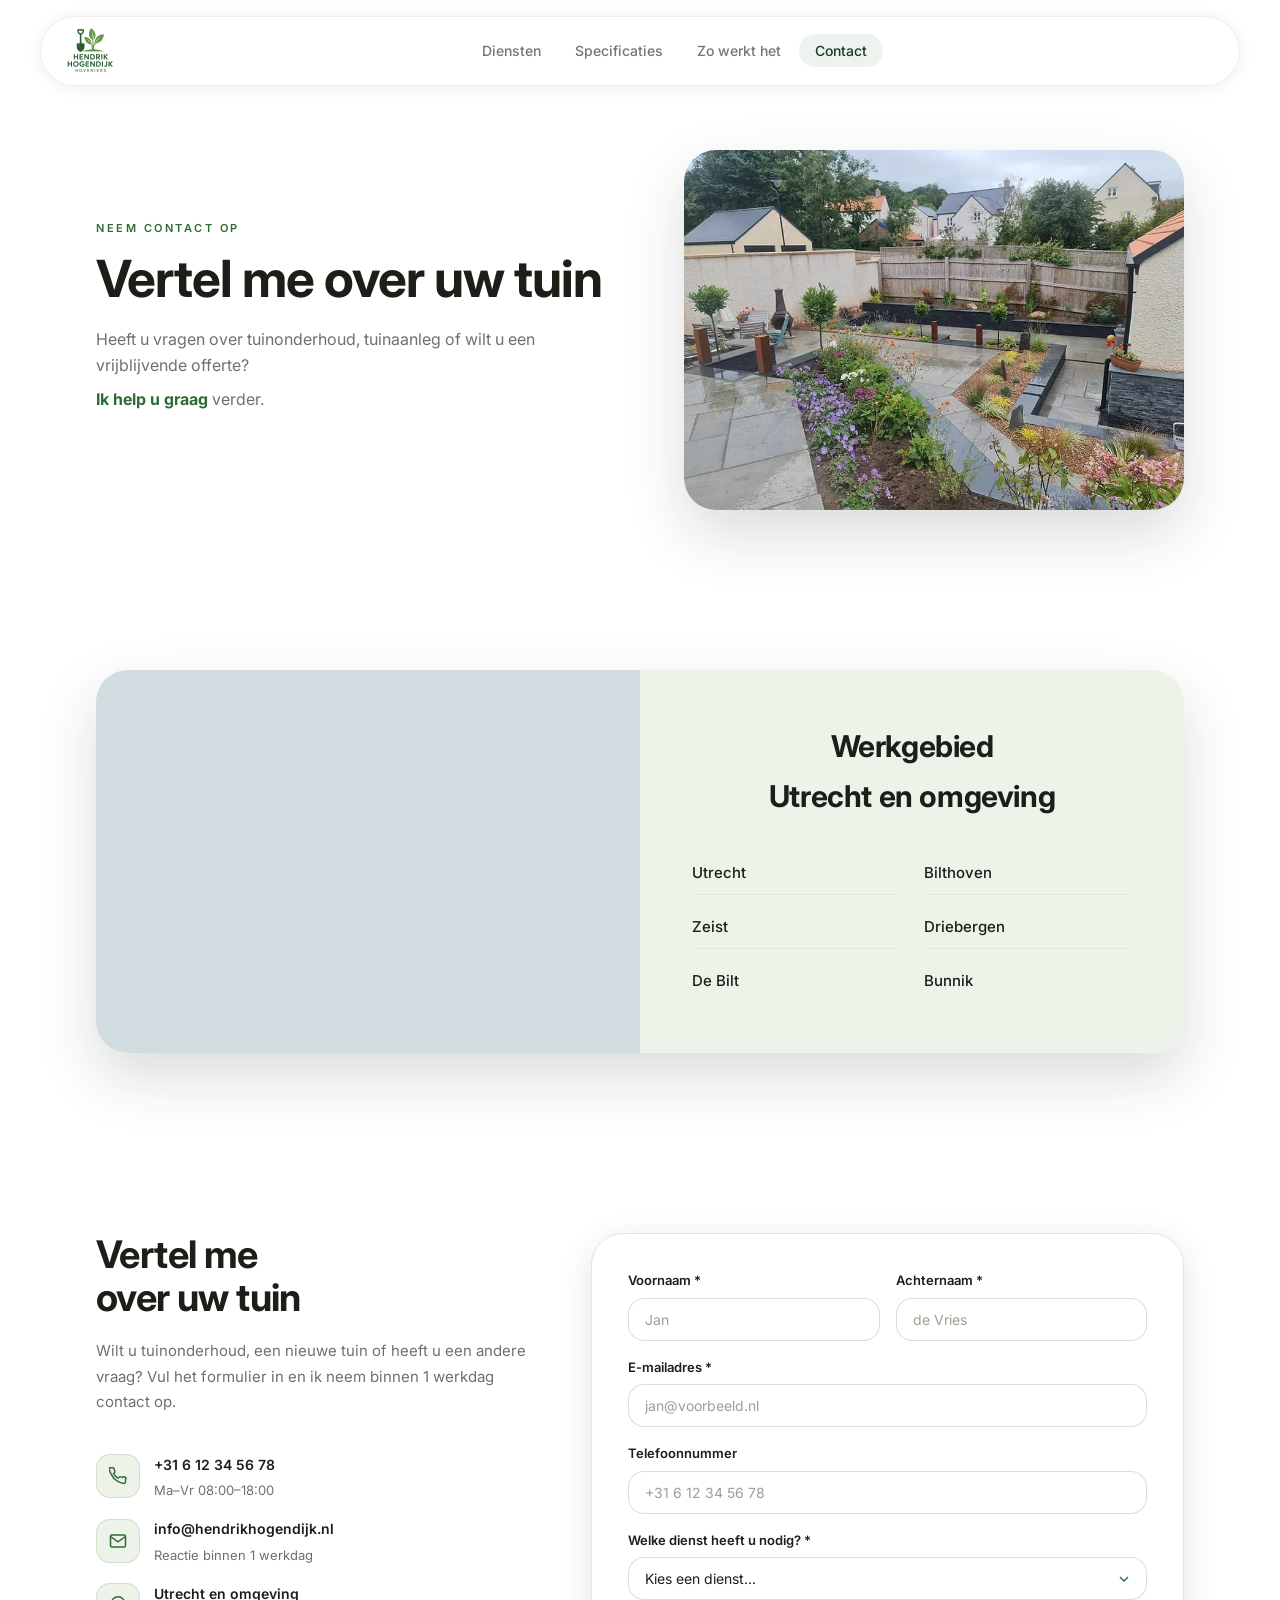
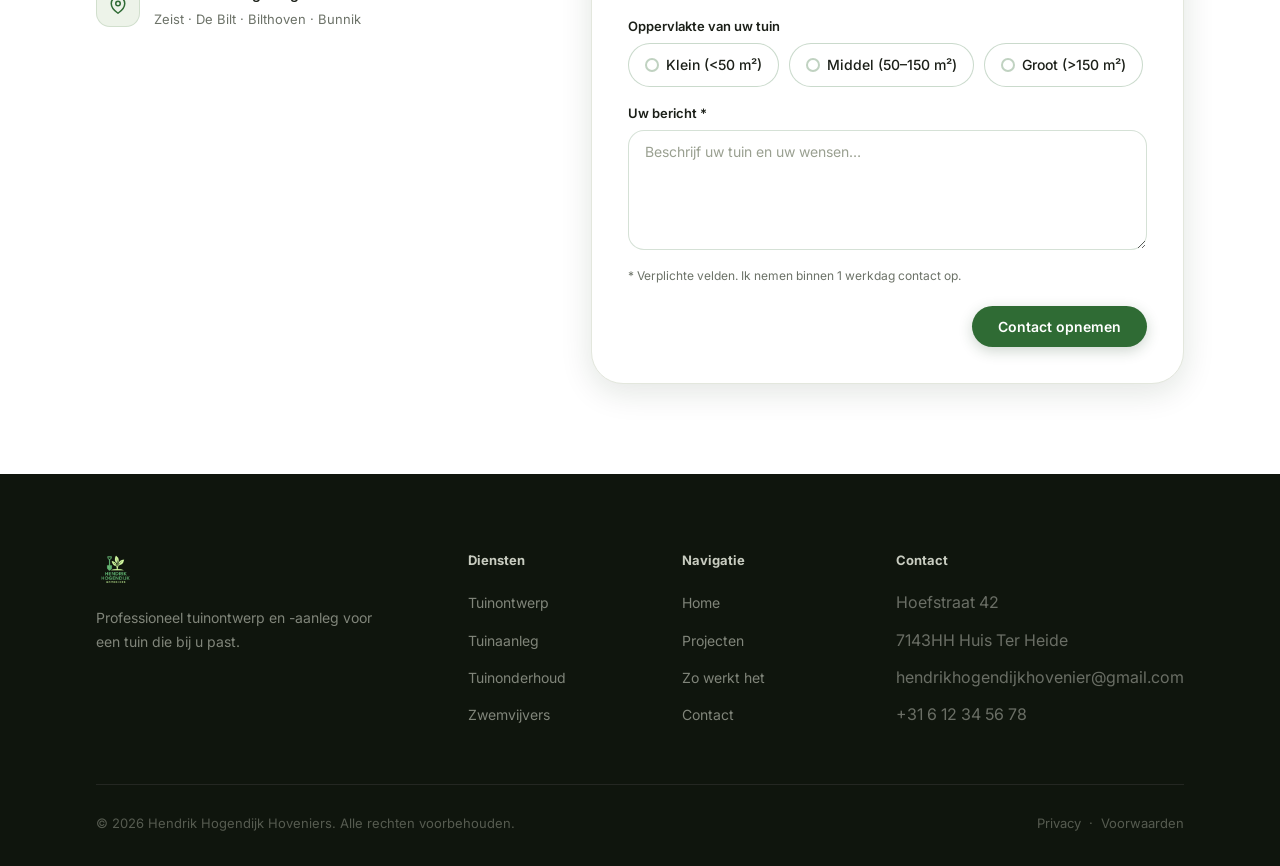
==== commit e22c6d68: "1.07 comiten" ====
--- a/contact.html
+++ b/contact.html
@@ -1,40 +1,41 @@
 <!DOCTYPE html>
-<html lang="nl">
+<html lang="nl"> <!-- lang="nl" = pagina is in het Nederlands -->
 
 <head>
-  <meta charset="UTF-8" />
+  <meta charset="UTF-8" /> <!-- tekenset: letters als é en ë worden goed weergegeven -->
   <meta name="viewport" content="width=device-width, initial-scale=1.0" />
+  <!-- viewport: site schaalt goed mee op mobiel -->
   <title>Contact – Hendrik Hogendijk Hoveniers</title>
+  <!-- preconnect: alvast verbinden met Google Fonts zodat het lettertype sneller laadt -->
   <link rel="preconnect" href="https://fonts.googleapis.com" />
   <link rel="preconnect" href="https://fonts.gstatic.com" crossorigin />
   <link href="https://fonts.googleapis.com/css2?family=Inter:wght@400;500;600;700;800&display=swap" rel="stylesheet" />
-  <link rel="stylesheet" href="style.css" />
+  <link rel="stylesheet" href="style.css" /> <!-- zelfde opmaak (CSS) als de homepagina -->
 </head>
 
 <body>
 
-  <!-- NAV -->
+  <!-- NAVIGATIE (menubalk bovenaan) -->
   <nav>
     <div class="nav-inner">
       <a class="nav-logo" href="index.html">
         <img src="assets/fotos/logo.png" alt="Hendrik Hogendijk Hoveniers" />
       </a>
+      <!-- Links wijzen naar index.html#... omdat die secties op de homepagina staan, niet hier -->
       <ul class="nav-links">
         <li><a href="index.html#benefits">Diensten</a></li>
         <li><a href="index.html#features">Specificaties</a></li>
         <li><a href="index.html#howitworks">Zo werkt het</a></li>
-        <li><a href="contact.html" class="active">Contact</a></li>
+        <li><a href="contact.html" class="active">Contact</a></li> <!-- class="active": dit is de huidige pagina -->
       </ul>
-      <div class="nav-cta">
-        <a href="#form" class="btn btn-green btn-sm">Offerte aanvragen</a>
-      </div>
+      <!-- Hamburger-knop (mobiel). aria-* = toegankelijkheid; main.js zet aria-expanded op true/false -->
       <button class="nav-toggle" aria-label="Menu openen" aria-expanded="false" aria-controls="mobileMenu">
         <span></span><span></span><span></span>
       </button>
     </div>
   </nav>
 
-  <!-- MOBILE MENU -->
+  <!-- MOBIEL MENU (opent via de hamburger-knop) -->
   <div class="mobile-menu" id="mobileMenu">
     <a href="index.html#benefits">Diensten</a>
     <a href="index.html#features">Specificaties</a>
@@ -42,7 +43,7 @@
     <a href="contact.html">Contact</a>
   </div>
 
-  <!-- CONTACT HERO -->
+  <!-- CONTACT HERO (openingsblok met titel + foto) -->
   <section class="contact-hero">
     <div class="container">
       <div class="contact-hero-inner" data-reveal>
@@ -61,15 +62,14 @@
     </div>
   </section>
 
-  <!-- WERKGEBIED -->
+  <!-- WERKGEBIED (Google Maps-kaart + lijst met plaatsen). data-reveal = faded in bij scrollen -->
   <section class="werkgebied">
     <div class="container">
       <div class="werkgebied-card" data-reveal>
         <div class="werkgebied-map">
-          <iframe
-            src="https://maps.google.com/maps?q=Huis+Ter+Heide,+Nederland&z=11&output=embed"
-            allowfullscreen="" loading="lazy" referrerpolicy="no-referrer-when-downgrade"
-            title="Werkgebied Utrecht en omgeving">
+          <!-- iframe = een ingesloten Google Maps-kaart. loading="lazy" = pas laden als je er bijna bent (sneller) -->
+          <iframe src="https://maps.google.com/maps?q=Huis+Ter+Heide,+Nederland&z=11&output=embed" allowfullscreen=""
+            loading="lazy" referrerpolicy="no-referrer-when-downgrade" title="Werkgebied Utrecht en omgeving">
           </iframe>
         </div>
         <div class="werkgebied-info">
@@ -88,11 +88,12 @@
   </section>
 
 
-  <!-- FORM -->
+  <!-- FORMULIER. id="form" = doel van de knop "Contact opnemen" (#form) -->
   <section class="contact-form-sec" id="form">
     <div class="container">
       <div class="contact-form-inner">
 
+        <!-- Linkerkolom: contactgegevens met kleine icoontjes -->
         <div class="contact-form-info">
           <h2>Vertel me<br>over uw tuin</h2>
           <p>Wilt u tuinonderhoud, een nieuwe tuin of heeft u een andere vraag? Vul het formulier in en ik neem binnen 1
@@ -100,6 +101,7 @@
           <div class="info-items">
             <div class="info-item">
               <div class="icon-box">
+                <!-- inline SVG = een icoon getekend in de HTML zelf (geen apart plaatje nodig) -->
                 <svg viewBox="0 0 24 24" fill="none" stroke="currentColor" stroke-width="2" stroke-linecap="round">
                   <path
                     d="M22 16.92v3a2 2 0 01-2.18 2 19.79 19.79 0 01-8.63-3.07A19.5 19.5 0 013.07 9.81a19.79 19.79 0 01-3.07-8.72A2 2 0 012 1h3a2 2 0 012 1.72 12.84 12.84 0 00.7 2.81 2 2 0 01-.45 2.11L6.09 8.91a16 16 0 006 6l1.27-1.27a2 2 0 012.11-.45 12.84 12.84 0 002.81.7A2 2 0 0122 16.92z" />
@@ -134,8 +136,11 @@
           </div>
         </div>
 
+        <!-- Het formulier zelf. novalidate = zet de standaard browser-controle uit; wij controleren zelf in het script onderaan -->
         <form id="contactForm" novalidate>
           <div class="form-grid">
+            <!-- label for="voornaam" hoort bij input id="voornaam": klik je op het label, dan springt de cursor in het veld.
+                 required = verplicht veld. placeholder = grijze voorbeeldtekst in een leeg veld. -->
             <div class="fg">
               <label for="voornaam">Voornaam *</label>
               <input type="text" id="voornaam" name="voornaam" placeholder="Jan" required />
@@ -144,16 +149,19 @@
               <label for="achternaam">Achternaam *</label>
               <input type="text" id="achternaam" name="achternaam" placeholder="de Vries" required />
             </div>
-            <div class="fg full">
+            <div class="fg full"> <!-- class "full" = veld over de volle breedte (beide kolommen) -->
               <label for="email">E-mailadres *</label>
               <input type="email" id="email" name="email" placeholder="jan@voorbeeld.nl" required />
+              <!-- type="email": mobiel toont een @-toetsenbord -->
             </div>
             <div class="fg full">
               <label for="telefoon">Telefoonnummer</label>
               <input type="tel" id="telefoon" name="telefoon" placeholder="+31 6 12 34 56 78" />
+              <!-- type="tel": mobiel toont een cijfer-toetsenbord -->
             </div>
             <div class="fg full">
               <label for="dienst">Welke dienst heeft u nodig? *</label>
+              <!-- select = keuzelijst (dropdown). De eerste optie is disabled + selected = niet kiesbaar, dient als titel -->
               <select id="dienst" name="dienst" required>
                 <option value="" disabled selected>Kies een dienst…</option>
                 <option value="ontwerp">Tuinontwerp</option>
@@ -165,6 +173,7 @@
             </div>
             <div class="fg full">
               <label>Oppervlakte van uw tuin</label>
+              <!-- Keuzerondjes: dezelfde name="opp" = je kunt er maar één tegelijk kiezen -->
               <div class="radio-group">
                 <label class="radio-opt"><input type="radio" name="opp" value="klein" /><span>Klein (&lt;50
                     m²)</span></label>
@@ -177,12 +186,14 @@
             <div class="fg full">
               <label for="bericht">Uw bericht *</label>
               <textarea id="bericht" name="bericht" placeholder="Beschrijf uw tuin en uw wensen…" required></textarea>
+              <!-- textarea = groot tekstveld voor meerdere regels -->
             </div>
             <p class="form-note">* Verplichte velden. Ik nemen binnen 1 werkdag contact op.</p>
+            <!-- Succes-melding: standaard verborgen (CSS). Het script voegt class "show" toe na verzenden -->
             <div class="form-success" id="formSuccess">✓ Bedankt! Uw bericht is verzonden. Ik nemen snel contact op.
             </div>
             <div class="form-submit-row">
-              <button type="submit" class="btn btn-green">Offerte aanvragen →</button>
+              <button type="submit" class="btn btn-green">Contact opnemen</button>
             </div>
           </div>
         </form>
@@ -191,7 +202,7 @@
     </div>
   </section>
 
-  <!-- FOOTER -->
+  <!-- FOOTER (onderkant: logo, links en contactgegevens) -->
   <footer>
     <div class="container">
       <div class="footer-top">
@@ -219,13 +230,13 @@
         </div>
         <div class="footer-col">
           <h4>Contact</h4>
-                    <ul>
-                        <li>Hoefstraat 42</li>
-                        <li>7143HH Huis Ter Heide</li>
-                        <li>hendrikhogendijkhovenier@gmail.com</li>
-                        <li>+31 6 12 34 56 78</li>
-                    </ul>
-                </div>
+          <ul>
+            <li>Hoefstraat 42</li>
+            <li>7143HH Huis Ter Heide</li>
+            <li>hendrikhogendijkhovenier@gmail.com</li>
+            <li>+31 6 12 34 56 78</li>
+          </ul>
+        </div>
       </div>
       <div class="footer-bottom">
         <span>© 2026 Hendrik Hogendijk Hoveniers. Alle rechten voorbehouden.</span>
@@ -234,31 +245,37 @@
     </div>
   </footer>
 
+  <!-- main.js: de gedeelde scripts (menu, scroll-effecten enz.) -->
   <script src="main.js"></script>
   <script>
 
-    // Contact form
+    // ── Contactformulier controleren en "versturen" ──
     var form = document.getElementById('contactForm');
     var successMsg = document.getElementById('formSuccess');
+
+    // 'submit' = de gebruiker klikt op verzenden.
     form.addEventListener('submit', function (e) {
-      e.preventDefault();
       var valid = true;
+
+      // Loop door alle verplichte velden ([required]) en controleer of ze ingevuld zijn.
       form.querySelectorAll('[required]').forEach(function (field) {
-        field.style.borderColor = '';
+        field.style.borderColor = ''; // eerst de eventuele rode rand weghalen
+        // .trim() haalt spaties weg; is het veld leeg? dan rode rand + formulier niet geldig.
         if (!field.value.trim()) { valid = false; field.style.borderColor = '#c0392b'; }
       });
+      e.preventDefault(); // altijd voorkomen (geen server-backend)
+
       if (!valid) return;
+
+      // Knop tijdelijk uitzetten zodat je niet 2x kunt klikken.
       var submitBtn = form.querySelector('[type="submit"]');
       submitBtn.textContent = 'Versturen…';
       submitBtn.disabled = true;
-      setTimeout(function () {
-        successMsg.classList.add('show');
-        form.reset();
-        submitBtn.textContent = 'Offerte aanvragen →';
-        submitBtn.disabled = false;
-        successMsg.scrollIntoView({ behavior: 'smooth', block: 'center' });
-      }, 1000);
+
+      window.location.href = 'bedankt.html';
     });
+
+    // Zodra je in een veld typt: haal meteen de rode foutrand weg.
     form.querySelectorAll('input, textarea, select').forEach(function (el) {
       el.addEventListener('input', function () { el.style.borderColor = ''; });
     });
--- a/style.css
+++ b/style.css
@@ -1,9 +1,14 @@
 
+/* Reset: haalt de standaard marges/padding van de browser weg.
+   box-sizing: border-box = padding + border tellen mee in de breedte (makkelijker rekenen). */
 *, *::before, *::after { box-sizing: border-box; margin: 0; padding: 0; }
 
+/* :root = de hele pagina. Hier staan de CSS-variabelen (custom properties).
+   Je stelt een kleur/waarde 1x in en gebruikt 'm overal met var(--naam).
+   Pas je 'm hier aan, dan verandert de hele site mee. */
 :root {
-    --accent:       #2f6b34;
-    --accent-rgb:   47, 107, 52;
+    --accent:       #2f6b34;     /* hoofdkleur (groen) */
+    --accent-rgb:   47, 107, 52; /* zelfde groen als losse RGB, handig voor rgba() met doorzichtigheid */
     --accent-light: #5a9b6b;
     --accent-ink:   #1c3b22;
     --bg:           #ffffff;
@@ -11,40 +16,44 @@
     --dark:         #0f150d;
     --dark-2:       #16331b;
     --text:         #1b1f18;
-    --muted:        #6c7268;
+    --muted:        #6c7268;     /* gedempte tekstkleur (bijschriften) */
     --divider:      #e3e7dd;
-    --shadow-sm:    0 2px 8px rgba(20, 38, 18, .08);
-    --shadow-md:    0 8px 32px rgba(20, 38, 18, .12);
-    --shadow-lg:    0 24px 60px rgba(20, 38, 18, .16);
-    --radius:       24px;
+    --shadow-sm:    0 2px 8px rgba(20, 38, 18, .08);   /* kleine schaduw */
+    --shadow-md:    0 8px 32px rgba(20, 38, 18, .12);  /* middelgrote schaduw */
+    --shadow-lg:    0 24px 60px rgba(20, 38, 18, .16); /* grote schaduw */
+    --radius:       24px;        /* afronding hoeken */
     --radius-lg:    32px;
     --radius-sm:    16px;
-    --max-w:        1200px;
+    --max-w:        1200px;      /* maximale breedte van de inhoud */
     --font:         'Inter', 'Helvetica Neue', Arial, sans-serif;
+    /* cubic-bezier = de "snelheidscurve" van animaties. Deze begint snel en remt zacht af. */
     --ease:         cubic-bezier(.22, 1, .36, 1);
 }
 
-html { scroll-behavior: smooth; }
+html { scroll-behavior: smooth; } /* zacht doorscrollen bij klik op #anker-links */
 
 body {
     font-family: var(--font);
     background: var(--bg);
     color: var(--text);
     line-height: 1.65;
-    -webkit-font-smoothing: antialiased;
-    overflow-x: hidden;
-}
-
-img { display: block; width: 100%; object-fit: cover; }
+    -webkit-font-smoothing: antialiased; /* gladdere tekst (vooral op Mac/Safari) */
+    overflow-x: hidden;                  /* geen horizontale scrollbalk */
+}
+
+img { display: block; width: 100%; object-fit: cover; } /* object-fit: cover = beeld vult de ruimte, zonder vervorming */
 a   { text-decoration: none; color: inherit; }
 ul  { list-style: none; }
 
+/* :focus-visible = de rand om een element als je met Tab (toetsenbord) navigeert.
+   Belangrijk voor toegankelijkheid / accessibility. */
 :focus-visible {
     outline: 2px solid var(--accent);
     outline-offset: 3px;
     border-radius: 4px;
 }
 
+/* .container = de centrale kolom: maximaal --max-w breed en gecentreerd (margin: 0 auto). */
 .container {
     max-width: var(--max-w);
     margin: 0 auto;
@@ -60,22 +69,23 @@
     display: block;
 }
 
-/* ── BUTTONS ── */
+/* ── KNOPPEN (buttons) ── */
 .btn {
-    display: inline-flex;
+    display: inline-flex;        /* inhoud (tekst + icoon) netjes naast elkaar */
     align-items: center;
     gap: 7px;
     padding: 12px 26px;
-    border-radius: 999px;
+    border-radius: 999px;        /* heel groot getal = volledig ronde (pil-vormige) hoeken */
     font-size: 14px;
     font-weight: 600;
     cursor: pointer;
     border: none;
     font-family: var(--font);
-    white-space: nowrap;
+    white-space: nowrap;         /* tekst nooit afbreken over 2 regels */
+    /* transition: animeer transform/schaduw/achtergrond soepel bij hover */
     transition: transform .25s var(--ease), box-shadow .25s var(--ease), background .25s var(--ease);
 }
-.btn:hover { transform: translateY(-2px); }
+.btn:hover { transform: translateY(-2px); } /* knop iets omhoog bij hover */
 
 .btn-green {
     background: var(--accent);
@@ -87,11 +97,12 @@
     box-shadow: 0 8px 22px rgba(31, 70, 35, .28);
 }
 
+/* "Liquid glass"-knop: half doorzichtig + backdrop-filter blur = de achtergrond wordt wazig erachter. */
 .btn-outline {
     background: rgba(255, 255, 255, .75);
     color: var(--text);
     border: 1.5px solid rgba(0, 0, 0, .1);
-    -webkit-backdrop-filter: blur(12px);
+    -webkit-backdrop-filter: blur(12px); /* -webkit- = extra regel voor Safari */
     backdrop-filter: blur(12px);
     box-shadow: var(--shadow-sm);
 }
@@ -102,14 +113,15 @@
 
 .btn-sm { padding: 9px 20px; font-size: 13px; }
 
-/* ── NAV ── */
+/* ── NAVIGATIE (menubalk) ── */
 nav {
-    position: fixed;
+    position: fixed;          /* blijft bovenaan staan tijdens scrollen */
     top: 0; left: 0; right: 0;
-    z-index: 200;
+    z-index: 200;             /* hoge z-index = ligt boven de rest */
     padding: 16px 40px;
 }
 
+/* De zwevende "glazen" balk: half doorzichtig wit + blur (liquid glass). */
 .nav-inner {
     display: flex;
     align-items: center;
@@ -125,6 +137,7 @@
     box-shadow: 0 2px 16px rgba(0, 0, 0, .07);
     transition: box-shadow .3s var(--ease);
 }
+/* class 'scrolled' wordt door main.js toegevoegd zodra je scrollt: sterkere schaduw. */
 nav.scrolled .nav-inner { box-shadow: 0 4px 24px rgba(0, 0, 0, .12); }
 
 .nav-logo img { height: 64px; width: auto; display: block; }
@@ -135,7 +148,7 @@
     list-style: none;
     font-size: 14px;
     font-weight: 500;
-    margin: 0 auto;
+    margin: 0 auto; /* margin: 0 auto duwt het menu naar het midden */
 }
 .nav-links a {
     color: rgba(20, 28, 16, .6);
@@ -143,6 +156,7 @@
     border-radius: 999px;
     transition: color .2s, background .2s;
 }
+/* hover én .active (huidige sectie, gezet door main.js) krijgen dezelfde stijl. */
 .nav-links a:hover,
 .nav-links a.active {
     color: var(--accent-ink);
@@ -151,6 +165,7 @@
 
 .nav-cta { display: flex; align-items: center; }
 
+/* Hamburger-knop: standaard verborgen, verschijnt pas op mobiel (zie media query onderaan). */
 .nav-toggle {
     display: none;
     width: 44px;
@@ -159,22 +174,25 @@
     border: none;
     background: none;
     cursor: pointer;
-    flex-direction: column;
+    flex-direction: column; /* de 3 streepjes onder elkaar */
     align-items: center;
     justify-content: center;
     gap: 5px;
 }
-.nav-toggle span {
+.nav-toggle span { /* één streepje van de hamburger */
     display: block;
     width: 22px; height: 2px;
     border-radius: 2px;
     background: var(--accent-ink);
     transition: transform .3s var(--ease), opacity .2s;
 }
+/* Is het menu open (aria-expanded="true")? Maak van de 3 streepjes een kruisje (X):
+   streep 1 en 3 draaien (rotate) tot een kruis, streep 2 verdwijnt (opacity: 0). */
 .nav-toggle[aria-expanded="true"] span:nth-child(1) { transform: translateY(7px)  rotate(45deg); }
 .nav-toggle[aria-expanded="true"] span:nth-child(2) { opacity: 0; }
 .nav-toggle[aria-expanded="true"] span:nth-child(3) { transform: translateY(-7px) rotate(-45deg); }
 
+/* Schermvullend mobiel menu. inset: 0 = top/right/bottom/left allemaal 0 (vult het scherm). */
 .mobile-menu {
     position: fixed;
     inset: 0;
@@ -187,14 +205,17 @@
     background: rgba(255, 255, 255, .96);
     -webkit-backdrop-filter: blur(5px);
     backdrop-filter: blur(5px);
+    /* opacity + visibility = onzichtbaar én "niet aanklikbaar" zolang het dicht is. */
     opacity: 0;
     visibility: hidden;
     transition: opacity .35s var(--ease), visibility .35s;
 }
-.mobile-menu.open { opacity: 1; visibility: visible; }
+.mobile-menu.open { opacity: 1; visibility: visible; } /* class 'open' wordt door main.js gezet */
 .mobile-menu a { font-size: 26px; font-weight: 700; color: var(--accent-ink); padding: 12px 24px; }
 .mobile-menu .btn { margin-top: 16px; font-size: 16px; }
 
+/* Scroll-animatie: elementen met data-reveal beginnen onzichtbaar en iets naar beneden.
+   main.js voegt de class 'is-in' toe zodra ze in beeld komen -> ze faden omhoog in beeld. */
 [data-reveal] {
     opacity: 0;
     transform: translateY(24px);
@@ -202,13 +223,13 @@
 }
 [data-reveal].is-in { opacity: 1; transform: none; }
 
-/* ── HERO ── */
+/* ── HERO (groot openingsblok bovenaan) ── */
 header {
-    min-height: 100vh;
+    min-height: 100vh; /* 100vh = 100% van de schermhoogte (volledig scherm) */
     display: flex;
     flex-direction: column;
     justify-content: center;
-    background: linear-gradient(160deg, #edf3e9 0%, #f4f7f2 45%, #eaf1e6 100%);
+    background: linear-gradient(160deg, #edf3e9 0%, #f4f7f2 45%, #eaf1e6 100%); /* zachte kleurverloop-achtergrond */
 }
 
 .hero {
@@ -243,6 +264,8 @@
     border: 1px solid rgba(var(--accent-rgb), .2);
 }
 
+/* clamp(min, ideaal, max) = lettergrootte schaalt mee met het scherm,
+   maar nooit kleiner dan 40px en nooit groter dan 74px. (5.6vw = 5.6% van de schermbreedte). */
 .hero-text h1 {
     font-size: clamp(40px, 5.6vw, 74px);
     font-weight: 700;
@@ -251,7 +274,7 @@
 }
 
 .hero-actions,
-.contact-hero-actions    { display: flex; gap: 12px; flex-wrap: wrap; }
+.contact-hero-actions    { display: flex; gap: 12px; flex-wrap: wrap; } /* flex-wrap: knoppen mogen naar de volgende regel */
 .hero-actions            { justify-content: center; margin-top: 8px; }
 .contact-hero-actions    { margin-top: 28px; }
 
@@ -259,13 +282,13 @@
 
 .hero-mockup-screen {
     border-radius: 24px;
-    overflow: hidden;
+    overflow: hidden;        /* hoeken afronden werkt alleen met overflow: hidden op de afbeelding */
     box-shadow: var(--shadow-lg);
-    aspect-ratio: 16 / 10;
+    aspect-ratio: 16 / 10;   /* vaste beeldverhouding 16:10, ongeacht de breedte */
 }
 .hero-mockup-screen img { height: 100%; }
 
-/* ── LOGO CLOUD ── */
+/* ── LOGO CLOUD (balk met partner-logo's) ── */
 .logo-cloud { background: var(--dark); padding: 40px 0; }
 
 .logo-cloud-inner {
@@ -298,11 +321,12 @@
     opacity: .7;
     transition: opacity .25s;
 }
-.logo-cloud-item:hover { opacity: 1; }
+.logo-cloud-item:hover { opacity: 1; } /* logo wordt feller bij hover */
+/* filter: grayscale + brightness = logo's grijs/wit maken zodat ze passen op de donkere balk. */
 .logo-cloud-item img   { height: 40px; width: auto; filter: grayscale(1) brightness(2.2); }
 .logo-cloud-item span  { font-size: 10px; color: #9aa090; font-weight: 600; letter-spacing: .8px; text-transform: uppercase; }
 
-/* ── BENEFITS ── */
+/* ── BENEFITS (voordelen) ── */
 .benefits { padding: 110px 0; }
 
 .benefits-head { margin-bottom: 60px; max-width: 560px; }
@@ -310,6 +334,7 @@
 .benefits-head h2 { font-size: clamp(30px, 3.2vw, 44px); font-weight: 700; line-height: 1.12; letter-spacing: -.8px; }
 .benefits-head p  { font-size: 16px; color: var(--muted); margin-top: 14px; line-height: 1.6; }
 
+/* CSS Grid: 4 even brede kolommen (repeat(4, 1fr)). 1fr = 1 gelijke deel van de ruimte. */
 .benefits-grid {
     display: grid;
     grid-template-columns: repeat(4, 1fr);
@@ -326,7 +351,7 @@
     flex-direction: column;
     transition: transform .3s var(--ease), box-shadow .3s var(--ease);
 }
-.benefit-card:hover { transform: translateY(-5px); box-shadow: var(--shadow-md); }
+.benefit-card:hover { transform: translateY(-5px); box-shadow: var(--shadow-md); } /* kaart "tilt op" bij hover */
 
 .benefit-card-img {
     height: 168px;
@@ -337,24 +362,26 @@
     justify-content: center;
     padding: 26px;
 }
-.benefit-card-img img  { width: 100%; height: 100%; object-fit: contain; }
-.benefit-card-body     { padding: 22px 22px 26px; flex: 1; }
+.benefit-card-img img  { width: 100%; height: 100%; object-fit: contain; } /* object-fit: contain = hele beeld zichtbaar, niet bijgesneden */
+.benefit-card-body     { padding: 22px 22px 26px; flex: 1; } /* flex: 1 = body rekt mee zodat alle kaarten even hoog zijn */
 .benefit-card h3       { font-size: 17px; font-weight: 700; margin-bottom: 9px; }
 .benefit-card p        { font-size: 14px; color: var(--muted); line-height: 1.6; }
 
-/* ── FEATURES ── */
+/* ── FEATURES (uitgelichte onderdelen) ── */
 .features { padding: 110px 0; }
 
+/* Twee kolommen naast elkaar: tekst en foto. */
 .feature-block {
     display: grid;
     grid-template-columns: 1fr 1fr;
     gap: 80px;
     align-items: center;
 }
-.feature-block + .feature-block { margin-top: 100px; }
-
-/* .rev flips column order without changing DOM order (better for screen readers).
-   direction:ltr on children restores normal text direction inside each column. */
+.feature-block + .feature-block { margin-top: 100px; } /* "+" = alleen blokken die op een ander blok volgen */
+
+/* .rev draait de kolomvolgorde om (foto links, tekst rechts) ZONDER de HTML-volgorde te veranderen
+   -> beter voor screenreaders. direction: rtl draait de kolommen, ltr op de kinderen zet de
+   tekstrichting weer normaal (links-naar-rechts) binnen elke kolom. */
 .feature-block.rev     { direction: rtl; }
 .feature-block.rev > * { direction: ltr; }
 
@@ -373,20 +400,23 @@
 .feature-photo img,
 .contact-hero-photo img { height: 100%; }
 
-/* ── REVIEWS ── */
+/* ── REVIEWS (klantbeoordelingen, donkere balk die schuift) ── */
 .reviews { padding: 110px 0; background: linear-gradient(150deg, var(--dark-2) 0%, var(--dark) 100%); }
 
 .reviews-head { text-align: center; margin-bottom: 56px; }
 .reviews-head .overline { color: var(--accent-light); margin-bottom: 12px; }
 .reviews-head h2 { font-size: clamp(28px, 3.2vw, 42px); font-weight: 700; letter-spacing: -.7px; color: #fff; }
 
-/* soft fade on left/right edges */
+/* mask-image: maakt de linker- en rechterrand zacht doorzichtig (fade),
+   zodat de kaartjes mooi "in het niets" verdwijnen aan de zijkanten. */
 .reviews-marquee {
     overflow: hidden;
     padding: 4px 0;
     mask-image: linear-gradient(90deg, transparent, #000 7%, #000 93%, transparent);
     -webkit-mask-image: linear-gradient(90deg, transparent, #000 7%, #000 93%, transparent);
 }
+/* width: max-content = de rij is zo breed als alle kaartjes samen (loopt door buiten het scherm).
+   animation = de hele rij schuift continu naar links (zie @keyframes hieronder). */
 .reviews-grid {
     display: flex;
     gap: 22px;
@@ -394,15 +424,18 @@
     padding: 4px;
     animation: reviews-scroll 48s linear infinite;
 }
-.reviews-marquee:hover .reviews-grid { animation-play-state: paused; }
-
+.reviews-marquee:hover .reviews-grid { animation-play-state: paused; } /* pauzeer bij hover */
+
+/* main.js kopieert alle kaartjes, dus de rij is 2x zo lang.
+   We schuiven precies -50% (de helft) op; dan staat de kopie exact waar het origineel begon
+   en lijkt de lus naadloos/oneindig. (de -11px corrigeert de helft van de gap van 22px). */
 @keyframes reviews-scroll {
     from { transform: translateX(0); }
     to   { transform: translateX(calc(-50% - 11px)); }
 }
 
 .review-card {
-    flex: 0 0 340px;
+    flex: 0 0 340px; /* flex: 0 0 340px = vaste breedte 340px, niet groeien/krimpen */
     border-radius: var(--radius);
     background: rgba(255, 255, 255, .07);
     border: 1px solid rgba(255, 255, 255, .12);
@@ -421,12 +454,12 @@
 .review-card blockquote { font-size: 15px; font-weight: 500; line-height: 1.65; color: rgba(255, 255, 255, .9); }
 .review-card figcaption { margin-top: 18px; font-size: 14px; font-weight: 700; color: var(--accent-light); }
 
-/* ── HOW IT WORKS ── */
+/* ── HOE HET WERKT (stappenplan) ── */
 .howitworks  { padding: 110px 0; }
 .hiw-head    { margin-bottom: 60px; }
 .hiw-head h2 { font-size: clamp(30px, 3.2vw, 44px); font-weight: 700; letter-spacing: -.8px; }
 
-.steps { display: grid; grid-template-columns: repeat(3, 1fr); gap: 22px; }
+.steps { display: grid; grid-template-columns: repeat(3, 1fr); gap: 22px; } /* 3 stappen naast elkaar */
 
 .step {
     background: #fff;
@@ -438,6 +471,7 @@
 }
 .step:hover { transform: translateY(-5px); box-shadow: var(--shadow-md); }
 
+/* Rond nummer-bolletje. width = height + border-radius: 50% = een perfecte cirkel. */
 .step-num {
     font-size: 18px;
     font-weight: 700;
@@ -454,7 +488,7 @@
 .step h3 { font-size: 18px; font-weight: 700; margin-bottom: 12px; }
 .step p  { font-size: 14px; color: var(--muted); line-height: 1.65; }
 
-/* ── CTA ── */
+/* ── CTA (oproep tot actie, het groene blok onderaan) ── */
 .cta { padding: 40px 0 120px; text-align: center; }
 .cta .container {
     background: var(--bg-tint);
@@ -469,13 +503,14 @@
     line-height: 1.06;
     letter-spacing: -1px;
     max-width: 620px;
-    margin: 0 auto 18px;
+    margin: 0 auto 18px; /* gecentreerd, met 18px ruimte eronder */
 }
 .cta p { font-size: 17px; color: var(--muted); max-width: 420px; margin: 0 auto 36px; }
 
-/* ── FOOTER ── */
+/* ── FOOTER (onderkant van de pagina) ── */
 footer { background: var(--dark); color: #6a6e65; padding: 76px 0 32px; }
 
+/* 4 kolommen: de eerste (logo + tekst) is 2x zo breed als de andere drie. */
 .footer-top {
     display: grid;
     grid-template-columns: 2fr 1fr 1fr 1fr;
@@ -485,7 +520,7 @@
 .footer-logo img    { height: 40px; width: auto; margin-bottom: 16px; filter: brightness(2) grayscale(.3); }
 .footer-logo p      { font-size: 14px; line-height: 1.7; color: #80857a; max-width: 280px; }
 .footer-col h4      { font-size: 13px; font-weight: 700; color: #c8ccc0; margin-bottom: 18px; }
-.footer-col li + li { margin-top: 11px; }
+.footer-col li + li { margin-top: 11px; } /* ruimte tussen lijst-items (niet boven de eerste) */
 .footer-col a       { font-size: 14px; color: #80857a; transition: color .2s; }
 .footer-col a:hover { color: #fff; }
 
@@ -493,18 +528,18 @@
     border-top: 1px solid #242722;
     padding-top: 28px;
     display: flex;
-    justify-content: space-between;
+    justify-content: space-between; /* tekst links, tekst rechts (ruimte ertussen) */
     align-items: center;
     font-size: 13px;
     color: #565b50;
 }
 
-/* ── CONTACT ── */
+/* ── CONTACT (contactpagina) ── */
 .contact-hero { padding: 150px 0 70px; }
 
 .contact-hero-inner {
     display: grid;
-    grid-template-columns: 1.05fr 1fr;
+    grid-template-columns: 1.05fr 1fr; /* linker kolom iets breder dan de rechter */
     gap: 64px;
     align-items: center;
 }
@@ -524,7 +559,7 @@
 
 .contact-form-inner {
     display: grid;
-    grid-template-columns: 1fr 1.35fr;
+    grid-template-columns: 1fr 1.35fr; /* formulier (rechts) breder dan de uitleg (links) */
     gap: 56px;
     align-items: start;
 }
@@ -548,6 +583,7 @@
 
 .info-item { display: flex; gap: 14px; align-items: center; }
 
+/* Vierkant icoon-vakje. flex-shrink: 0 = mag niet krimpen, blijft altijd 44x44px. */
 .info-item .icon-box {
     width: 44px; height: 44px;
     border-radius: 14px;
@@ -572,11 +608,12 @@
     box-shadow: var(--shadow-md);
 }
 
-.form-grid { display: grid; grid-template-columns: 1fr 1fr; gap: 16px; }
-.fg        { display: flex; flex-direction: column; gap: 6px; }
-.fg.full   { grid-column: 1 / -1; }
+.form-grid { display: grid; grid-template-columns: 1fr 1fr; gap: 16px; } /* velden in 2 kolommen */
+.fg        { display: flex; flex-direction: column; gap: 6px; }          /* één veld: label boven invoer */
+.fg.full   { grid-column: 1 / -1; } /* grid-column: 1 / -1 = veld over de volle breedte (beide kolommen) */
 .fg label  { font-size: 13px; font-weight: 600; color: var(--text); }
 
+/* appearance: none = haalt de standaard browser-stijl van invoervelden weg, zodat onze eigen stijl telt. */
 .fg input,
 .fg select,
 .fg textarea {
@@ -594,8 +631,9 @@
 }
 
 .fg input::placeholder,
-.fg textarea::placeholder { color: #9aa091; }
-
+.fg textarea::placeholder { color: #9aa091; } /* kleur van de grijze hint-tekst in een leeg veld */
+
+/* :focus = het veld waar je nu in typt: groene rand + zachte gloed (box-shadow). */
 .fg input:focus,
 .fg select:focus,
 .fg textarea:focus {
@@ -603,8 +641,10 @@
     box-shadow: 0 0 0 3px rgba(var(--accent-rgb), .1);
 }
 
-.fg textarea { resize: vertical; min-height: 120px; }
-
+.fg textarea { resize: vertical; min-height: 120px; } /* gebruiker mag alleen in hoogte verslepen */
+
+/* Eigen pijltje voor de dropdown (select): een SVG-pijl als achtergrond-afbeelding,
+   rechts uitgelijnd, met extra padding-right zodat de tekst de pijl niet raakt. */
 .fg select {
     background-image: url("data:image/svg+xml,%3Csvg xmlns='http://www.w3.org/2000/svg' width='16' height='16' viewBox='0 0 24 24' fill='none' stroke='%232f6b34' stroke-width='2'%3E%3Cpath d='M6 9l6 6 6-6'/%3E%3C/svg%3E");
     background-repeat: no-repeat;
@@ -614,8 +654,10 @@
 
 .radio-group { display: flex; gap: 10px; flex-wrap: wrap; }
 .radio-opt   { position: relative; cursor: pointer; }
+/* De echte radio-knop verbergen we (opacity: 0), maar hij blijft werken/aanklikbaar via het label. */
 .radio-opt input[type="radio"] { position: absolute; opacity: 0; width: 0; height: 0; }
 
+/* In plaats daarvan stijlen we de <span> als een knop-pil. */
 .radio-opt span {
     display: inline-flex;
     align-items: center;
@@ -629,9 +671,10 @@
     color: var(--text);
     transition: border-color .18s, background .18s, color .18s;
     -webkit-user-select: none;
-    user-select: none;
-}
-
+    user-select: none; /* tekst niet selecteerbaar (voelt meer als een knop) */
+}
+
+/* ::before = een leeg rondje dat we vóór de tekst tekenen: dit is onze zelfgemaakte radio-cirkel. */
 .radio-opt span::before {
     content: '';
     width: 14px; height: 14px;
@@ -642,12 +685,15 @@
     transition: border-color .18s, background .18s;
 }
 
+/* input:checked + span = "als de verborgen radio aangevinkt is, stijl dan de span ernaast".
+   De + selecteert het element dat er direct op volgt. */
 .radio-opt input:checked+span {
     border-color: var(--accent);
     background: rgba(var(--accent-rgb), .06);
     color: var(--accent-ink);
 }
 
+/* Bij aangevinkt: het rondje wordt groen met een wit "gaatje" (inset box-shadow). */
 .radio-opt input:checked+span::before {
     border-color: var(--accent);
     background: var(--accent);
@@ -657,8 +703,9 @@
 .radio-opt:hover span { border-color: var(--accent); }
 
 .form-note       { font-size: 12px; color: var(--muted); grid-column: 1/-1; }
-.form-submit-row { grid-column: 1/-1; display: flex; justify-content: flex-end; margin-top: 4px; }
-
+.form-submit-row { grid-column: 1/-1; display: flex; justify-content: flex-end; margin-top: 4px; } /* knop rechts uitlijnen */
+
+/* Succes-melding: standaard verborgen (display: none), wordt zichtbaar via class 'show' (door JS). */
 .form-success {
     display: none;
     background: rgba(var(--accent-rgb), .08);
@@ -674,11 +721,12 @@
 
 .form-success.show { display: block; }
 
+/* ── WERKGEBIED (kaart + lijst met steden) ── */
 .werkgebied { padding: 90px 0; }
 
 .werkgebied-card {
     display: grid;
-    grid-template-columns: 1fr 1fr;
+    grid-template-columns: 1fr 1fr; /* links de kaart, rechts de info */
     border-radius: var(--radius-lg);
     overflow: hidden;
     box-shadow: var(--shadow-lg);
@@ -686,7 +734,7 @@
 
 .werkgebied-map { min-height: 360px; background: #d0dce0; }
 
-.werkgebied-map iframe {
+.werkgebied-map iframe { /* iframe = de ingesloten Google Maps-kaart */
     width: 100%;
     height: 100%;
     min-height: 360px;
@@ -710,7 +758,7 @@
     margin-bottom: 32px;
 }
 
-.steden { display: grid; grid-template-columns: 1fr 1fr; gap: 12px 24px; }
+.steden { display: grid; grid-template-columns: 1fr 1fr; gap: 12px 24px; } /* steden in 2 kolommen */
 
 .steden span {
     font-size: 15px;
@@ -720,9 +768,12 @@
     font-weight: 500;
 }
 
+/* :nth-last-child(-n+2) = de laatste 2 items: bij die haal je de onderste lijn weg (netter). */
 .steden span:nth-last-child(-n+2) { border-bottom: none; }
 
-/* ── RESPONSIVE ── */
+/* ── RESPONSIVE: andere layout per schermbreedte (media queries) ── */
+
+/* Vanaf 961px breed (desktop/laptop): hero hoger uitlijnen en de mockup laten meerekken. */
 @media (min-width: 961px) {
     header { height: calc(100vh - 174px); min-height: 600px; justify-content: flex-start; }
     .hero  { min-height: 0; justify-content: flex-start; padding-top: 150px; padding-bottom: 24px; gap: 18px; }
@@ -737,39 +788,42 @@
     .hero-mockup-screen { height: 100%; width: auto; max-width: 100%; aspect-ratio: 3 / 2; }
 }
 
+/* Tot 960px breed (tablet/mobiel): menu verbergen, hamburger tonen, kolommen smaller maken. */
 @media (max-width: 960px) {
     .container    { padding: 0 24px; }
     nav           { padding: 12px 16px; }
     .nav-inner    { padding: 0 12px 0 14px; height: 54px; }
     .nav-logo img { height: 40px; }
-    .nav-links, .nav-cta { display: none; }
-    .nav-toggle   { display: flex; }
+    .nav-links, .nav-cta { display: none; } /* gewone menu verbergen */
+    .nav-toggle   { display: flex; }        /* hamburger tonen */
 
     .hero              { padding: 120px 24px 60px; gap: 22px; }
     .logo-cloud-inner  { padding: 0 24px; }
     .logo-cloud-items  { gap: 6px; padding: 14px; }
 
     .benefits, .features, .howitworks, .reviews { padding: 72px 0; }
-    .benefits-grid { grid-template-columns: 1fr 1fr; }
-
+    .benefits-grid { grid-template-columns: 1fr 1fr; } /* van 4 naar 2 kolommen */
+
+    /* Feature-blokken onder elkaar; direction: ltr zet de .rev-truc weer normaal op mobiel. */
     .feature-block,
     .feature-block.rev { grid-template-columns: 1fr; direction: ltr; gap: 32px; }
     .feature-photo     { height: 280px; }
-    .steps             { grid-template-columns: 1fr; }
+    .steps             { grid-template-columns: 1fr; } /* stappen onder elkaar */
     .footer-top        { grid-template-columns: 1fr 1fr; }
 
     .contact-hero-inner,
     .contact-form-inner,
-    .werkgebied-card    { grid-template-columns: 1fr; }
+    .werkgebied-card    { grid-template-columns: 1fr; } /* alles in 1 kolom */
     .contact-hero       { padding: 120px 0 50px; }
     .contact-hero-photo { height: 260px; }
     .werkgebied-map     { min-height: 260px; }
     #contactForm        { padding: 28px; }
 }
 
+/* Tot 560px breed (kleine telefoons): bijna alles in 1 kolom. */
 @media (max-width: 560px) {
     .benefits-grid  { grid-template-columns: 1fr; }
-    .review-card    { flex-basis: 84%; }
+    .review-card    { flex-basis: 84%; } /* kaartje bijna schermbreed */
     .footer-top     { grid-template-columns: 1fr; gap: 36px; }
     .footer-bottom  { flex-direction: column; gap: 8px; text-align: center; }
     .cta .container { padding: 56px 28px; }
@@ -780,12 +834,13 @@
     .form-note,
     .form-success  { grid-column: 1; }
     .steden        { grid-template-columns: 1fr; }
-    .steden span   { border-bottom: 1px solid var(--divider) !important; }
-}
-
+    .steden span   { border-bottom: 1px solid var(--divider) !important; } /* !important = overschrijft de regel hierboven */
+}
+
+/* Heeft de gebruiker "minder beweging" aangezet? Dan alle animaties/overgangen uitzetten (toegankelijkheid). */
 @media (prefers-reduced-motion: reduce) {
     *, *::before, *::after { transition: none !important; animation: none !important; scroll-behavior: auto !important; }
-    .reviews-marquee { overflow-x: auto; }
+    .reviews-marquee { overflow-x: auto; }   /* zelf scrollen i.p.v. automatisch schuiven */
     .reviews-grid    { transform: none !important; }
-    [data-reveal]    { opacity: 1 !important; transform: none !important; }
-}
+    [data-reveal]    { opacity: 1 !important; transform: none !important; } /* meteen zichtbaar, geen fade */
+}
